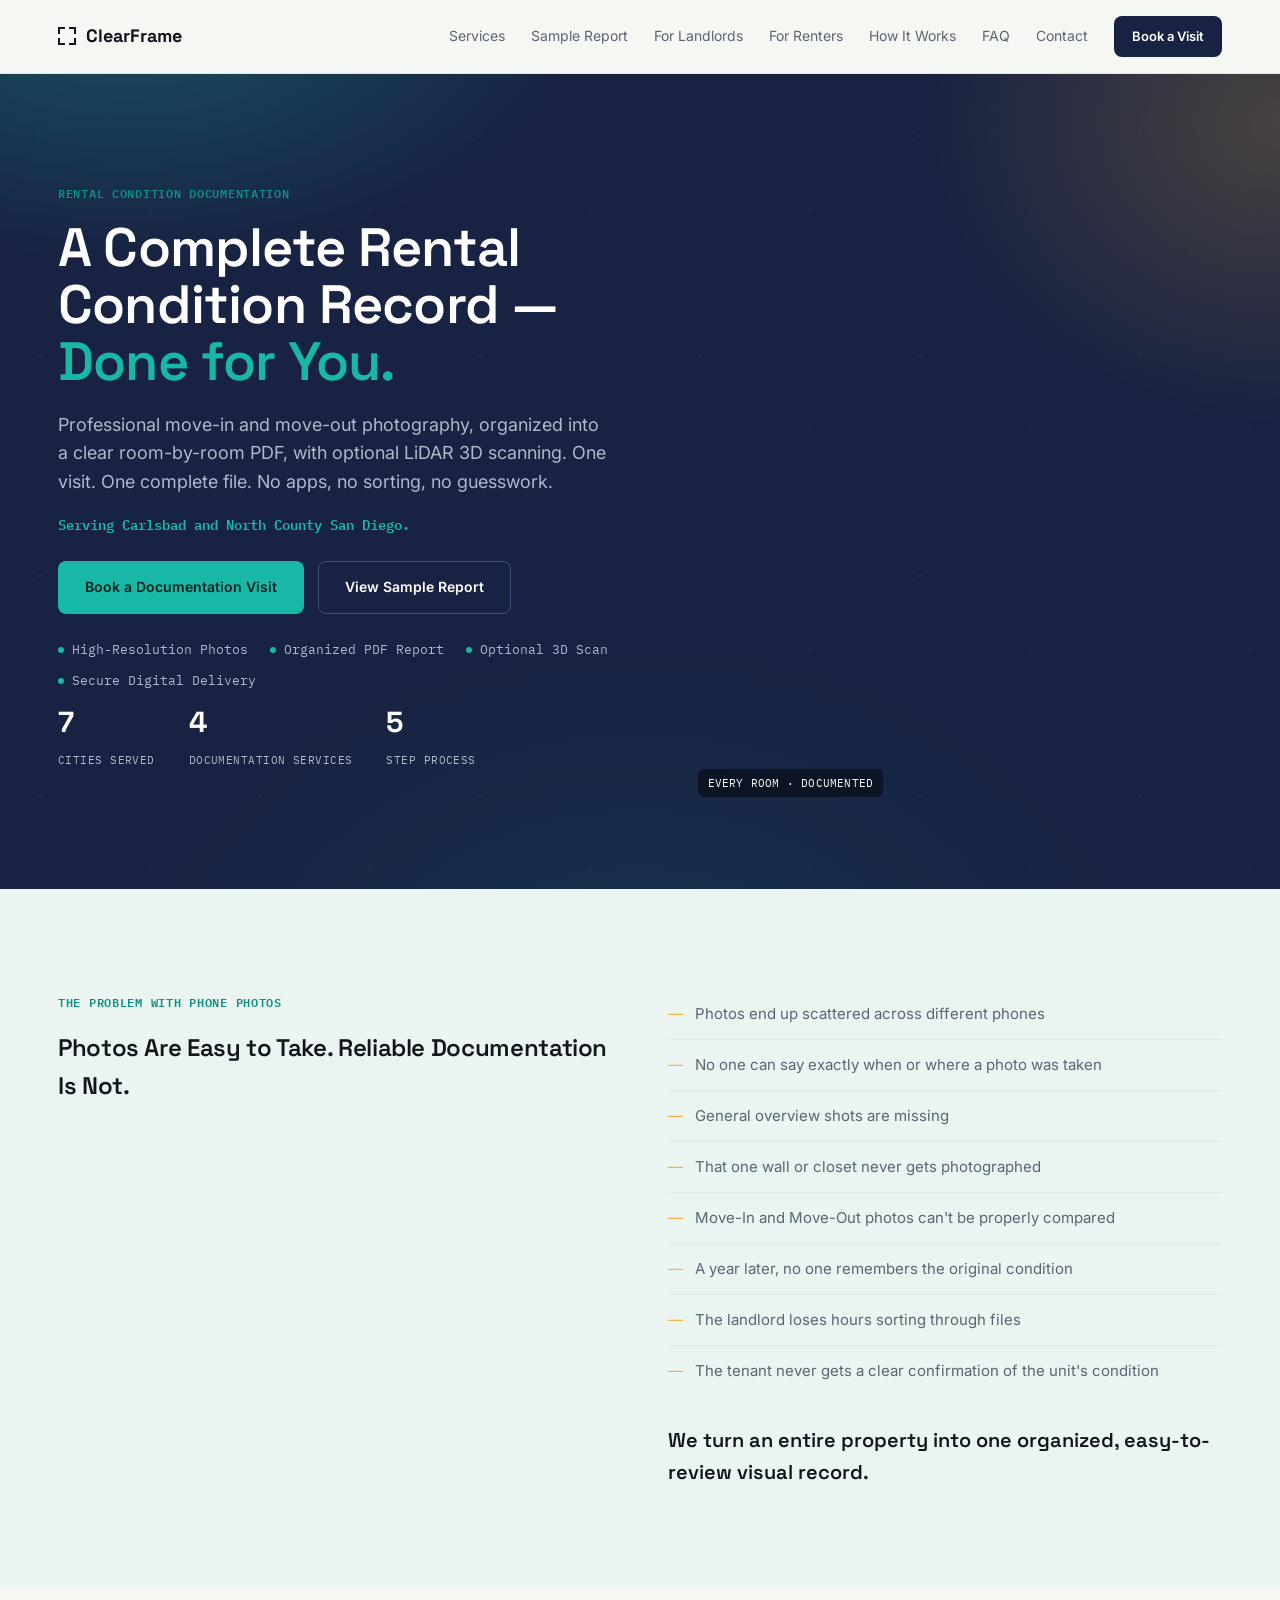
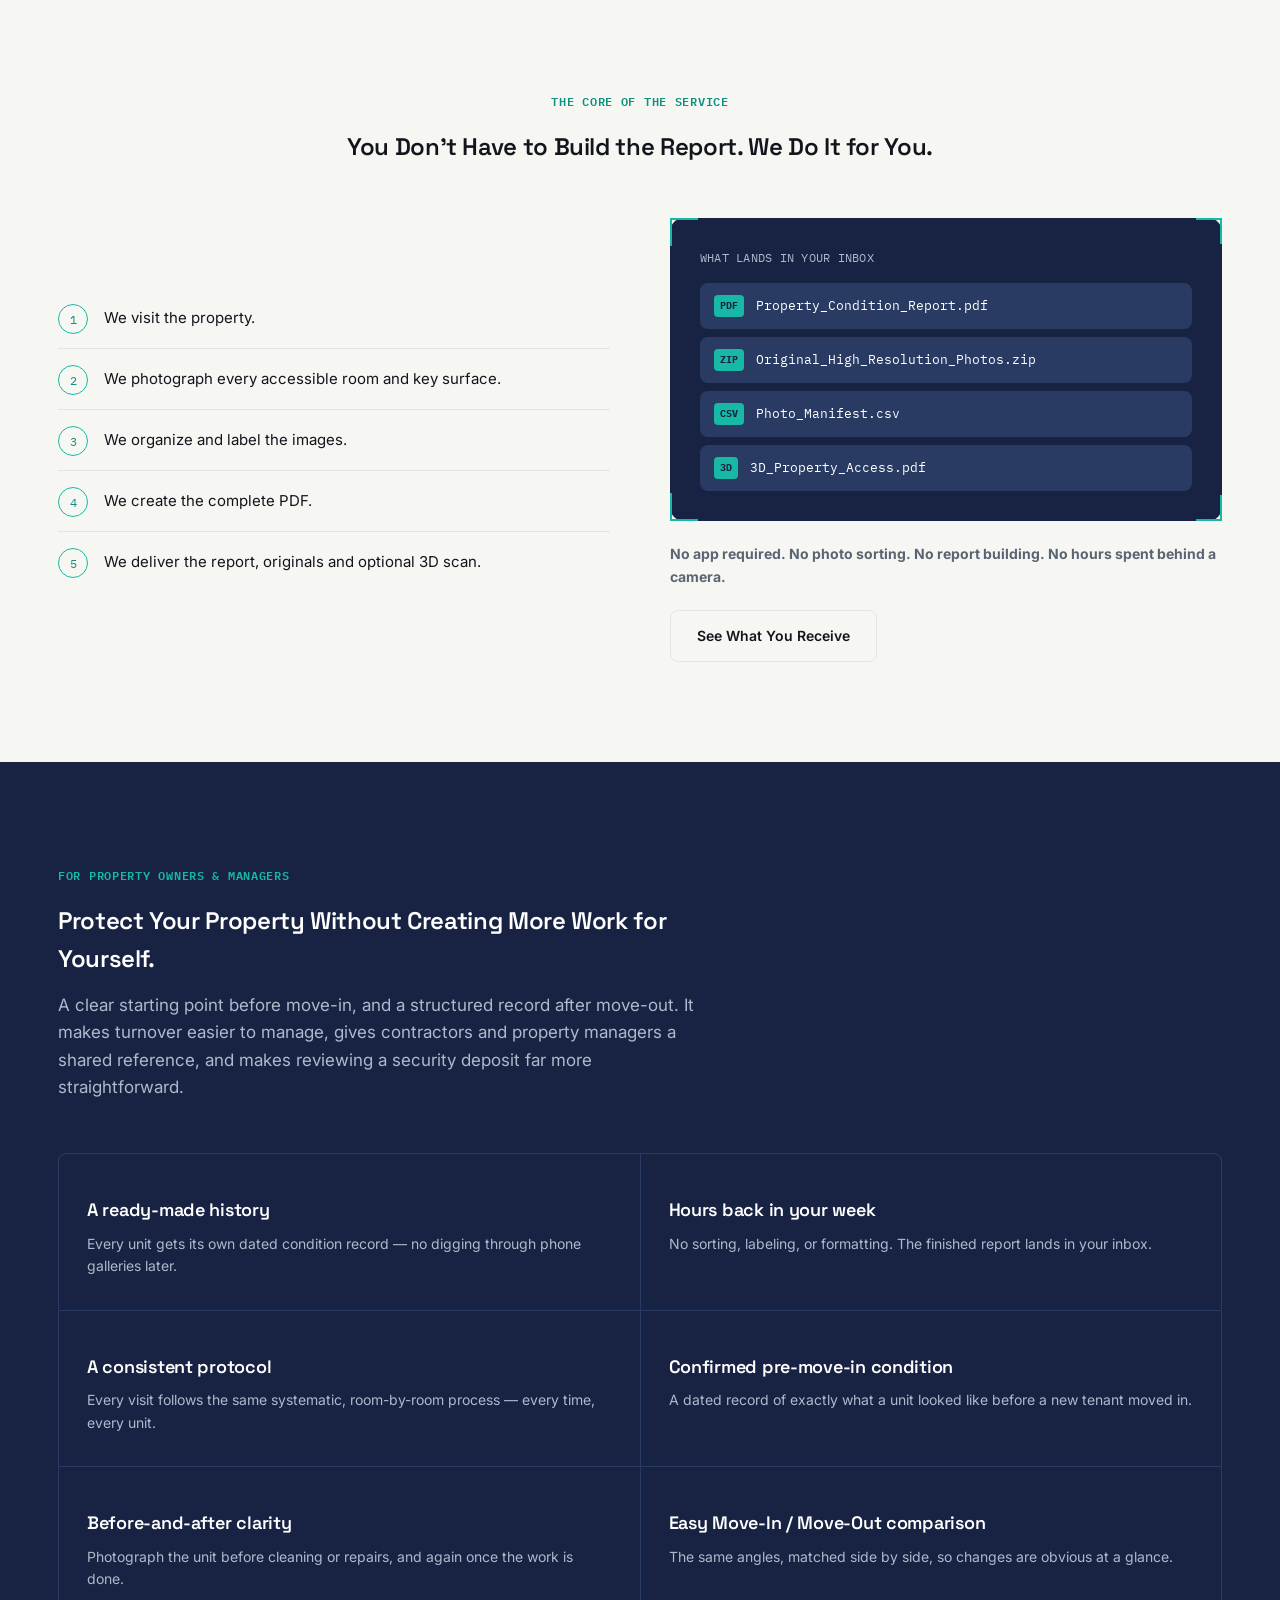
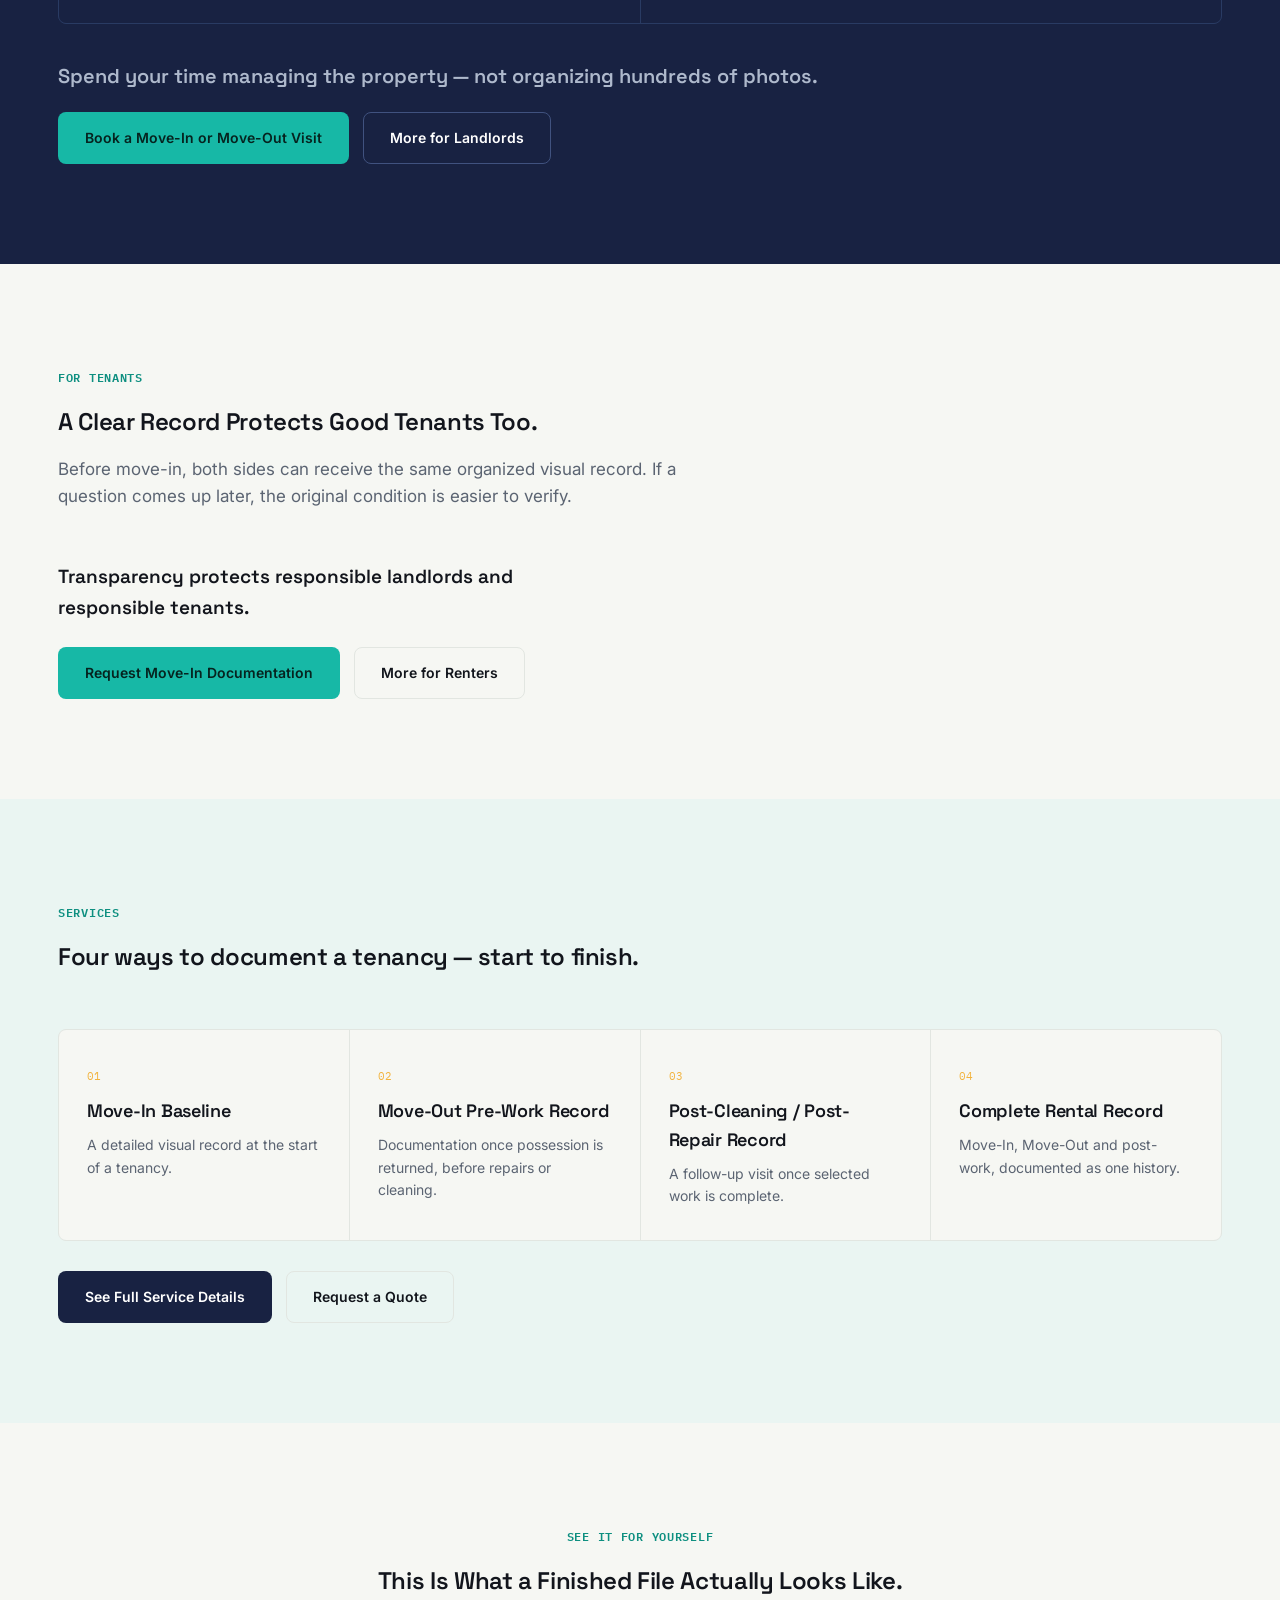
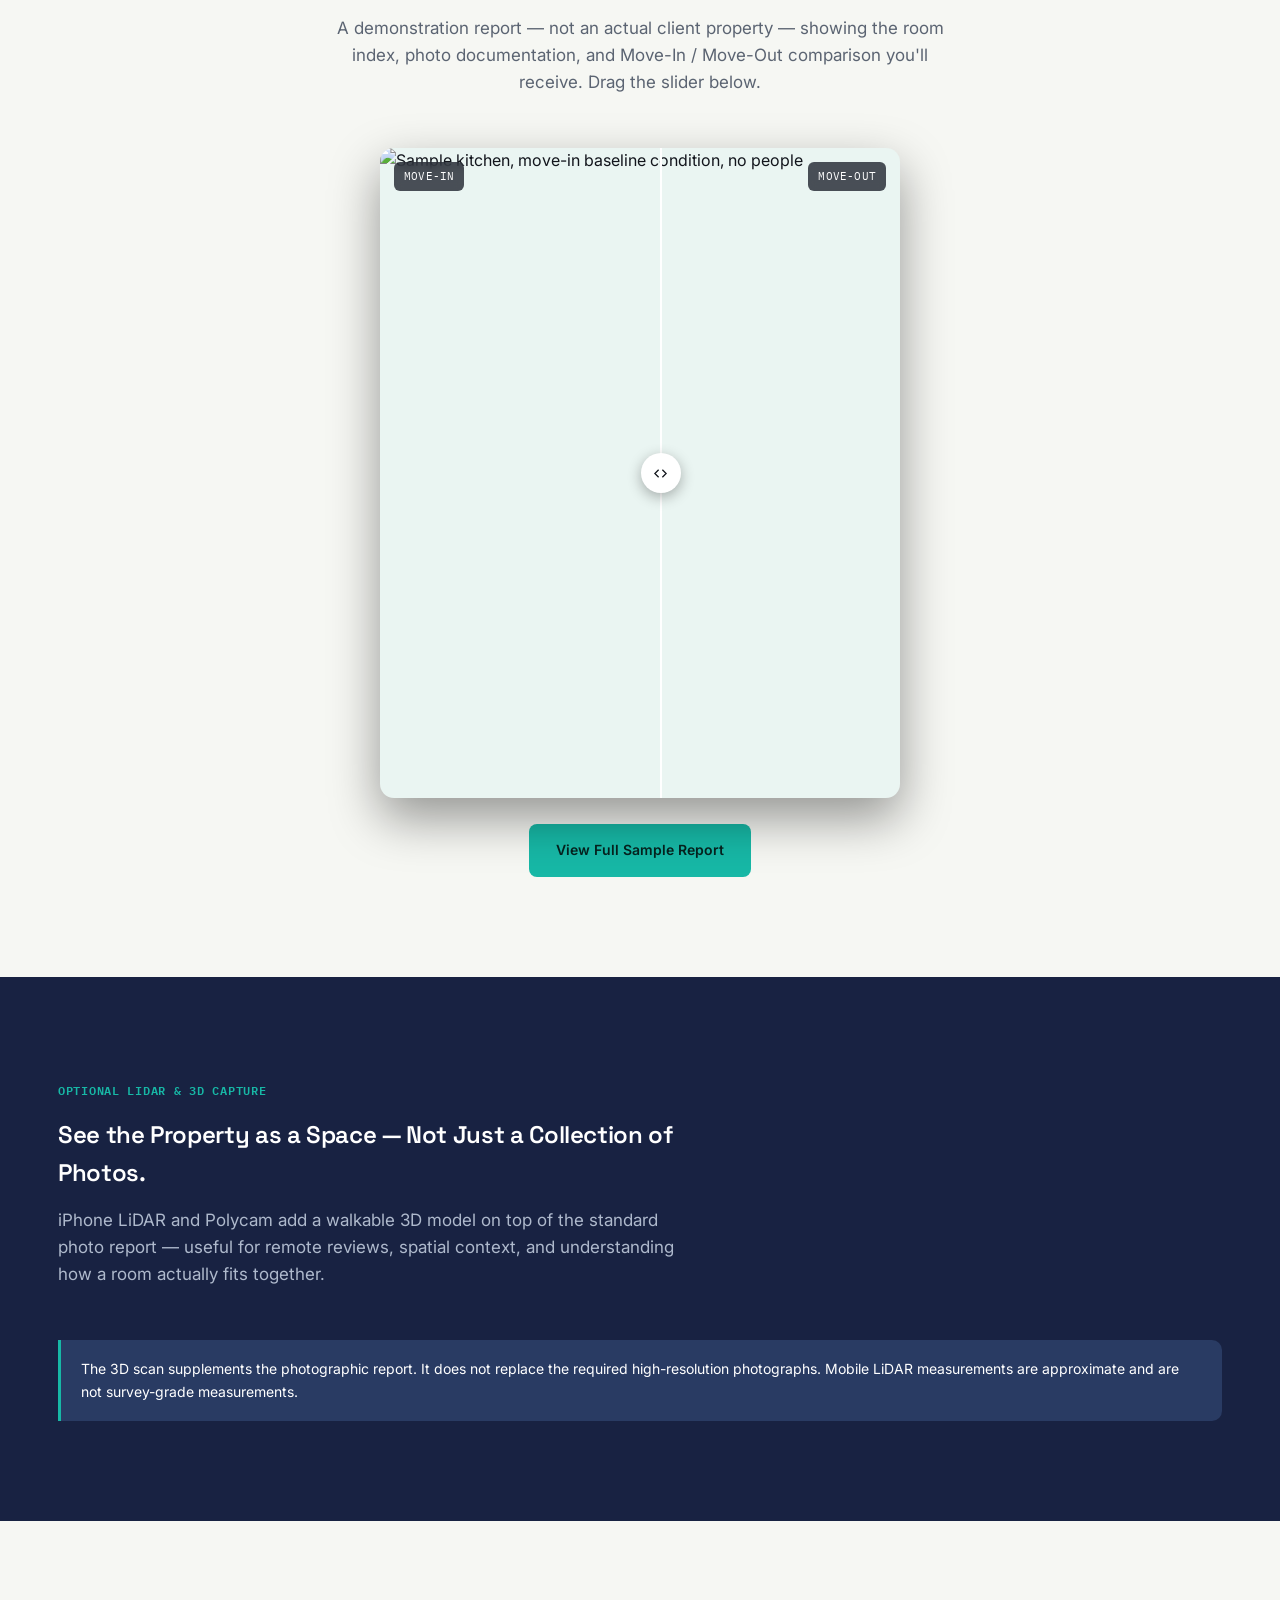
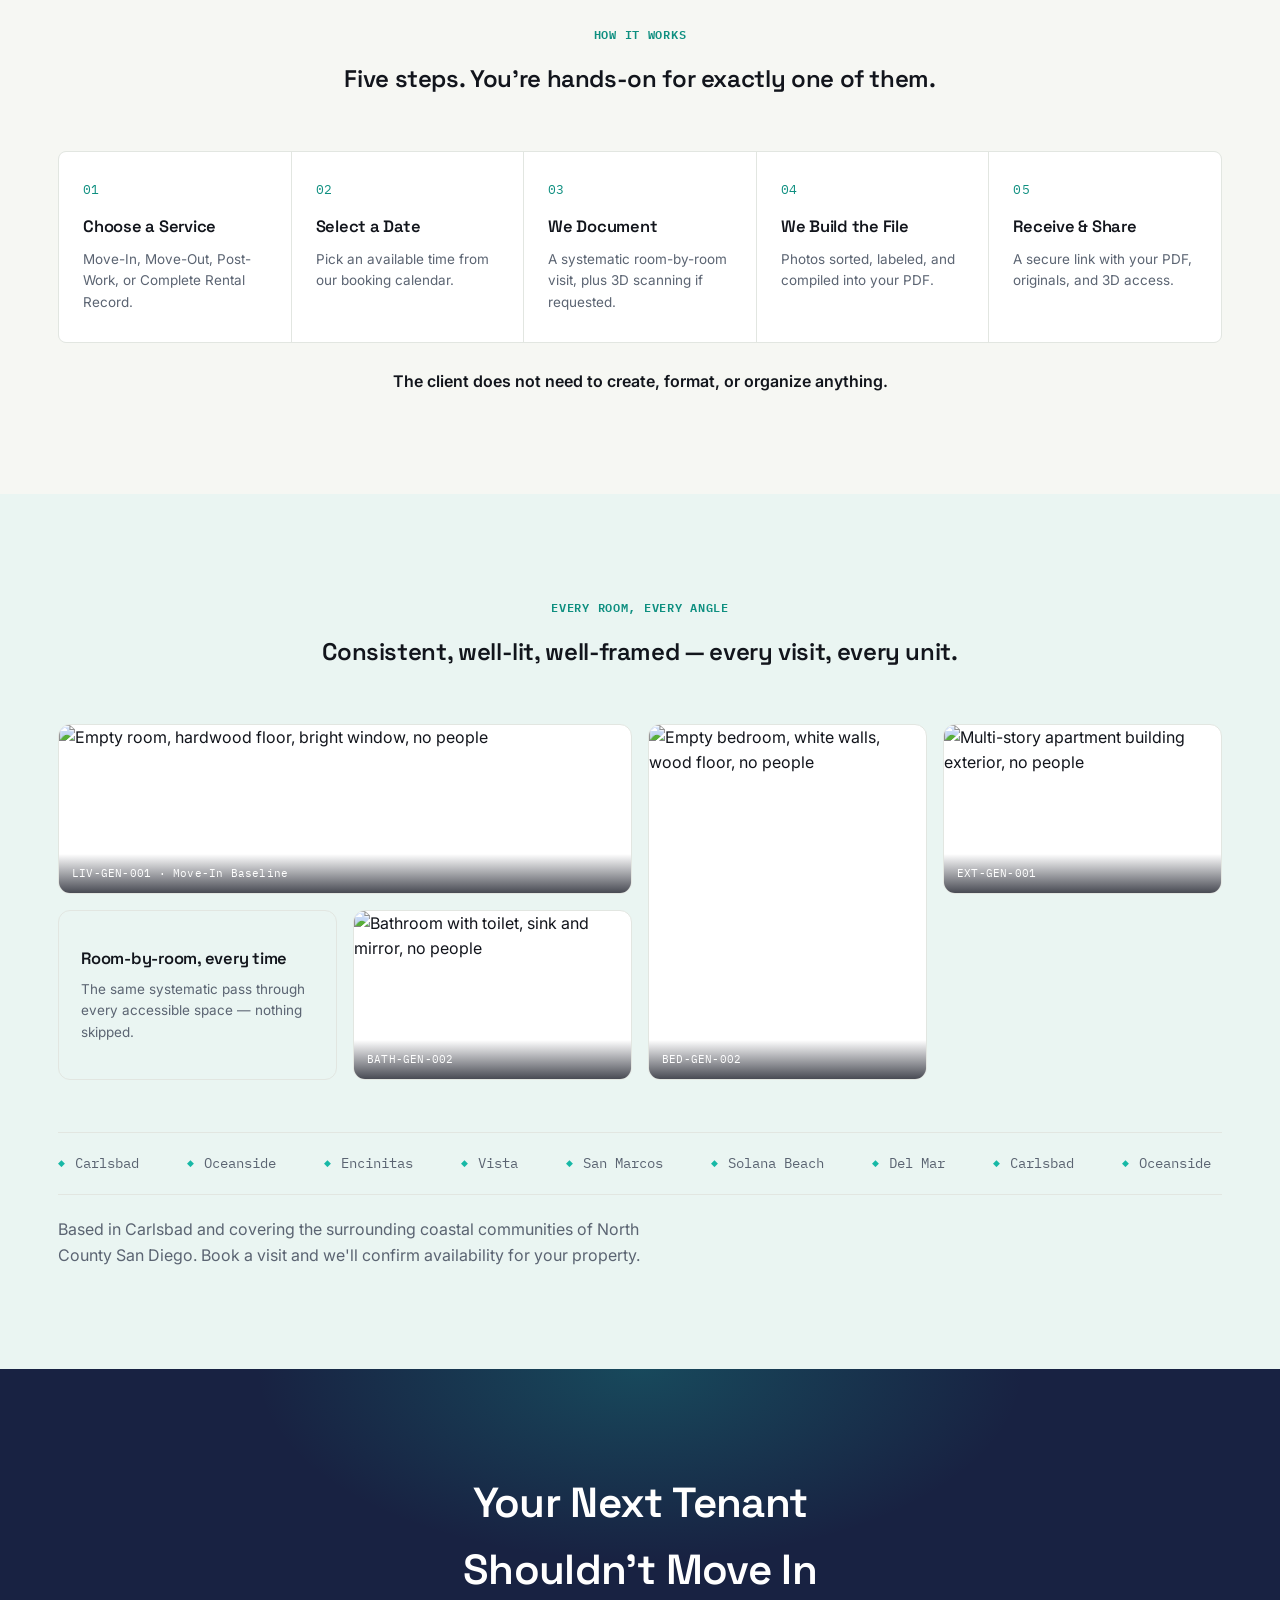
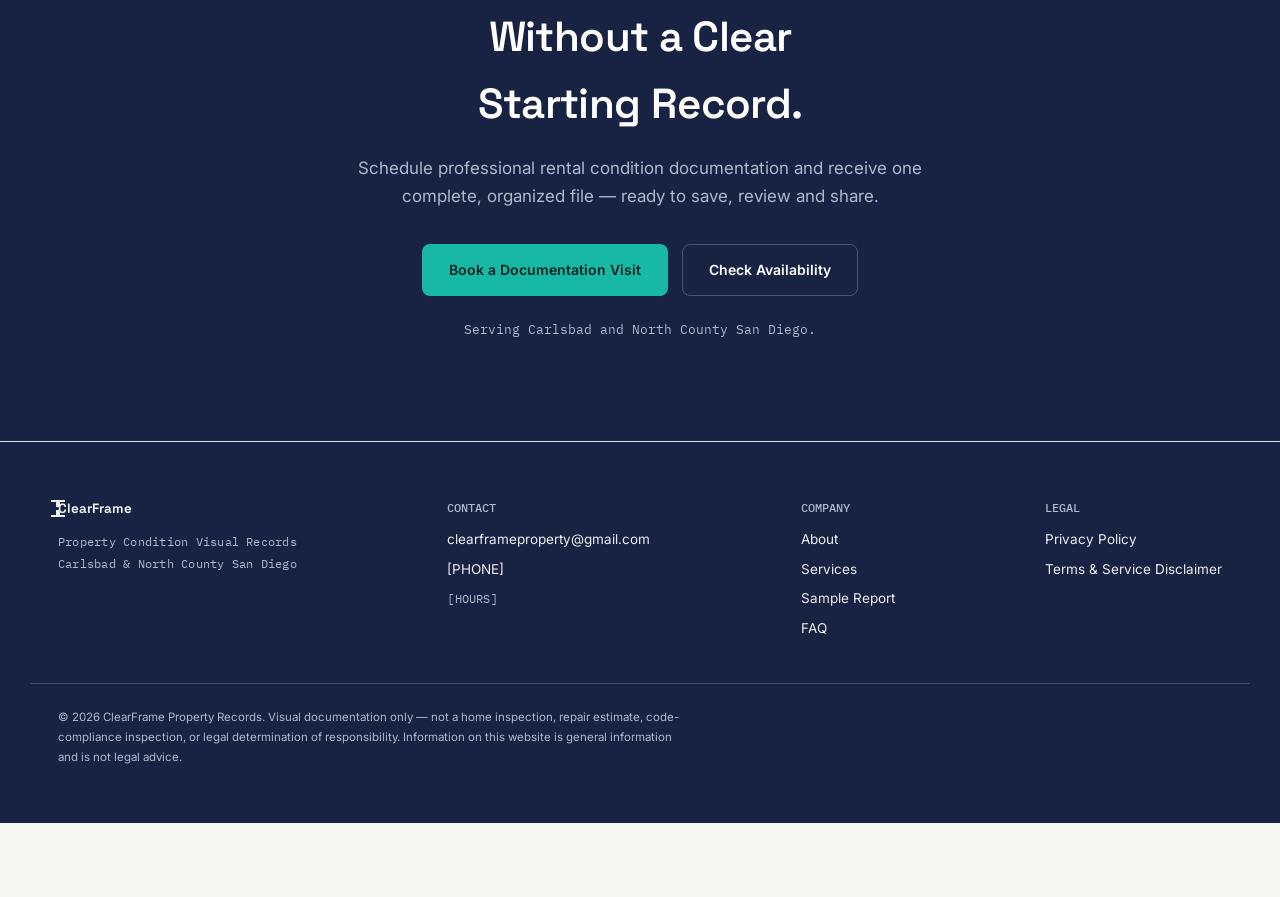
==== index.html @ d3567485 "Initial commit: ClearFrame Property Records site Static multi-page site (HTML/CSS/JS, no build step)" ====
<!DOCTYPE html>
<html lang="en">
<head>
<meta charset="UTF-8">
<meta name="viewport" content="width=device-width, initial-scale=1.0">
<title>ClearFrame Property Records — A Complete Rental Condition Record, Done for You</title>
<meta name="description" content="Professional move-in and move-out photography, organized into a clear room-by-room PDF, with optional LiDAR 3D scanning. Serving Carlsbad and North County San Diego.">
<meta property="og:title" content="ClearFrame Property Records — A Complete Rental Condition Record, Done for You">
<meta property="og:description" content="One visit. One complete file. No apps, no sorting, no guesswork. Serving Carlsbad and North County San Diego.">
<meta property="og:type" content="website">
<meta property="og:image" content="og-image.jpg">
<link rel="icon" href="favicon.svg" type="image/svg+xml">
<link rel="preconnect" href="https://fonts.googleapis.com">
<link rel="preconnect" href="https://fonts.gstatic.com" crossorigin>
<link href="https://fonts.googleapis.com/css2?family=Space+Grotesk:wght@500;600;700&family=Inter:wght@400;500;600&family=IBM+Plex+Mono:wght@400;500&display=swap" rel="stylesheet">
<link rel="stylesheet" href="styles.css">
<script type="application/ld+json">
{
  "@context": "https://schema.org",
  "@type": "LocalBusiness",
  "name": "ClearFrame Property Records",
  "description": "Professional rental property condition documentation — move-in and move-out photography, organized PDF reports, and optional LiDAR 3D scanning.",
  "areaServed": ["Carlsbad, CA","Oceanside, CA","Encinitas, CA","Vista, CA","San Marcos, CA","Solana Beach, CA","Del Mar, CA"],
  "priceRange": "$$"
}
</script>
</head>
<body class="has-mobile-cta">

<header>
  <nav>
    <a href="index.html" class="logo"><span class="logo-mark"><span class="l1"></span><span class="l2"></span><span class="l3"></span><span class="l4"></span></span>ClearFrame</a>
    <button class="menu-toggle" id="menuToggle" aria-label="Toggle menu" aria-expanded="false"><span></span><span></span><span></span></button>
    <div class="navlinks" id="navLinks">
      <a href="services.html" class="navlink">Services</a>
      <a href="sample-report.html" class="navlink">Sample Report</a>
      <a href="for-landlords.html" class="navlink">For Landlords</a>
      <a href="for-renters.html" class="navlink">For Renters</a>
      <a href="how-it-works.html" class="navlink">How It Works</a>
      <a href="faq.html" class="navlink">FAQ</a>
      <a href="contact.html" class="navlink">Contact</a>
      <a href="book.html" class="cta-nav">Book a Visit</a>
    </div>
  </nav>
</header>

<main>

  <!-- HERO -->
  <section class="hero">
    <div class="wrap hero-inner">
      <div>
        <span class="eyebrow">Rental Condition Documentation</span>
        <h1>A Complete Rental Condition Record — <span class="hl">Done for You.</span></h1>
        <p class="lede">Professional move-in and move-out photography, organized into a clear room-by-room PDF, with optional LiDAR 3D scanning. One visit. One complete file. No apps, no sorting, no guesswork.</p>
        <p class="service-line">Serving Carlsbad and North County San Diego.</p>
        <div class="btn-row">
          <a href="book.html" class="btn btn-primary">Book a Documentation Visit</a>
          <a href="sample-report.html" class="btn btn-outline on-navy">View Sample Report</a>
        </div>
        <div class="trust-line">
          <span>High-Resolution Photos</span>
          <span>Organized PDF Report</span>
          <span>Optional 3D Scan</span>
          <span>Secure Digital Delivery</span>
        </div>
        <div class="stats reveal">
          <div class="stat"><b class="mono" data-count-to="7">0</b><span>Cities Served</span></div>
          <div class="stat"><b class="mono" data-count-to="4">0</b><span>Documentation Services</span></div>
          <div class="stat"><b class="mono" data-count-to="5">0</b><span>Step Process</span></div>
        </div>
      </div>
      <div class="deck">
        <img src="https://images.unsplash.com/photo-1762811003338-aef30274513b?q=80&auto=format&fit=crop&w=1000" alt="Modern white kitchen and living area with large windows, no people">
        <img src="https://images.unsplash.com/photo-1786455587877-d8aa522fa799?q=80&auto=format&fit=crop&w=1000" alt="Empty bedroom, white walls, tiled floor, wardrobe, no people">
        <img src="https://images.unsplash.com/photo-1692133226851-49a186f96dc6?q=80&auto=format&fit=crop&w=1000" alt="Bathroom with sink, toilet and shower, no people">
        <img src="https://images.unsplash.com/photo-1776702879021-7875264157bf?q=80&auto=format&fit=crop&w=1000" alt="Apartment building exterior with balconies and awnings, no people">
        <div class="deck-tag mono">EVERY ROOM · DOCUMENTED</div>
      </div>
    </div>
  </section>

  <!-- PROBLEM -->
  <section class="on-sand">
    <div class="wrap problem-grid">
      <div class="reveal">
        <span class="eyebrow">The problem with phone photos</span>
        <h2>Photos Are Easy to Take. Reliable Documentation Is Not.</h2>
      </div>
      <div class="reveal">
        <ul class="problem-list">
          <li>Photos end up scattered across different phones</li>
          <li>No one can say exactly when or where a photo was taken</li>
          <li>General overview shots are missing</li>
          <li>That one wall or closet never gets photographed</li>
          <li>Move-In and Move-Out photos can't be properly compared</li>
          <li>A year later, no one remembers the original condition</li>
          <li>The landlord loses hours sorting through files</li>
          <li>The tenant never gets a clear confirmation of the unit's condition</li>
        </ul>
        <p class="problem-close">We turn an entire property into one organized, easy-to-review visual record.</p>
      </div>
    </div>
  </section>

  <!-- WE DO IT ALL -->
  <section id="we-do-it-all">
    <div class="wrap">
      <div class="section-head reveal center">
        <span class="eyebrow">The core of the service</span>
        <h2>You Don't Have to Build the Report. We Do It for You.</h2>
      </div>
      <div class="doitall-grid">
        <ol class="step-flow reveal">
          <li>We visit the property.</li>
          <li>We photograph every accessible room and key surface.</li>
          <li>We organize and label the images.</li>
          <li>We create the complete PDF.</li>
          <li>We deliver the report, originals and optional 3D scan.</li>
        </ol>
        <div class="reveal">
          <div class="folder-mock bracket-frame">
            <span class="bk-tr"></span><span class="bk-br"></span>
            <p class="cap mono">What lands in your inbox</p>
            <div class="file-row"><span class="ext">PDF</span><span class="name">Property_Condition_Report.pdf</span></div>
            <div class="file-row"><span class="ext">ZIP</span><span class="name">Original_High_Resolution_Photos.zip</span></div>
            <div class="file-row"><span class="ext">CSV</span><span class="name">Photo_Manifest.csv</span></div>
            <div class="file-row"><span class="ext">3D</span><span class="name">3D_Property_Access.pdf</span></div>
          </div>
          <p class="no-hassle"><strong>No app required. No photo sorting. No report building. No hours spent behind a camera.</strong></p>
          <div class="btn-row" style="margin-top:22px;">
            <a href="services.html" class="btn btn-outline">See What You Receive</a>
          </div>
        </div>
      </div>
    </div>
  </section>

  <!-- LANDLORDS -->
  <section class="on-navy">
    <div class="wrap">
      <div class="section-head reveal">
        <span class="eyebrow">For property owners &amp; managers</span>
        <h2>Protect Your Property Without Creating More Work for Yourself.</h2>
        <p>A clear starting point before move-in, and a structured record after move-out. It makes turnover easier to manage, gives contractors and property managers a shared reference, and makes reviewing a security deposit far more straightforward.</p>
      </div>
      <div class="card-grid cols-2 reveal">
        <div class="grid-card"><h4>A ready-made history</h4><p>Every unit gets its own dated condition record — no digging through phone galleries later.</p></div>
        <div class="grid-card"><h4>Hours back in your week</h4><p>No sorting, labeling, or formatting. The finished report lands in your inbox.</p></div>
        <div class="grid-card"><h4>A consistent protocol</h4><p>Every visit follows the same systematic, room-by-room process — every time, every unit.</p></div>
        <div class="grid-card"><h4>Confirmed pre-move-in condition</h4><p>A dated record of exactly what a unit looked like before a new tenant moved in.</p></div>
        <div class="grid-card"><h4>Before-and-after clarity</h4><p>Photograph the unit before cleaning or repairs, and again once the work is done.</p></div>
        <div class="grid-card"><h4>Easy Move-In / Move-Out comparison</h4><p>The same angles, matched side by side, so changes are obvious at a glance.</p></div>
      </div>
      <p style="font-family:'Space Grotesk'; font-size:20px; font-weight:600; margin-top:36px;">Spend your time managing the property — not organizing hundreds of photos.</p>
      <div class="btn-row" style="margin-top:20px;">
        <a href="book.html" class="btn btn-primary">Book a Move-In or Move-Out Visit</a>
        <a href="for-landlords.html" class="btn btn-outline on-navy">More for Landlords</a>
      </div>
    </div>
  </section>

  <!-- RENTERS -->
  <section>
    <div class="wrap">
      <div class="section-head reveal">
        <span class="eyebrow">For tenants</span>
        <h2>A Clear Record Protects Good Tenants Too.</h2>
        <p>Before move-in, both sides can receive the same organized visual record. If a question comes up later, the original condition is easier to verify.</p>
      </div>
      <p style="font-family:'Space Grotesk'; font-size:19px; font-weight:600; max-width:44ch;" class="reveal">Transparency protects responsible landlords and responsible tenants.</p>
      <div class="btn-row reveal" style="margin-top:24px;">
        <a href="book.html" class="btn btn-primary">Request Move-In Documentation</a>
        <a href="for-renters.html" class="btn btn-outline">More for Renters</a>
      </div>
    </div>
  </section>

  <!-- SERVICES TEASER -->
  <section class="on-sand">
    <div class="wrap">
      <div class="section-head reveal">
        <span class="eyebrow">Services</span>
        <h2>Four ways to document a tenancy — start to finish.</h2>
      </div>
      <div class="card-grid cols-4 reveal">
        <div class="grid-card"><span class="tag mono">01</span><h4>Move-In Baseline</h4><p>A detailed visual record at the start of a tenancy.</p></div>
        <div class="grid-card"><span class="tag mono">02</span><h4>Move-Out Pre-Work Record</h4><p>Documentation once possession is returned, before repairs or cleaning.</p></div>
        <div class="grid-card"><span class="tag mono">03</span><h4>Post-Cleaning / Post-Repair Record</h4><p>A follow-up visit once selected work is complete.</p></div>
        <div class="grid-card"><span class="tag mono">04</span><h4>Complete Rental Record</h4><p>Move-In, Move-Out and post-work, documented as one history.</p></div>
      </div>
      <div class="btn-row reveal" style="margin-top:30px;">
        <a href="services.html" class="btn btn-dark">See Full Service Details</a>
        <a href="book.html" class="btn btn-outline">Request a Quote</a>
      </div>
    </div>
  </section>

  <!-- SAMPLE REPORT TEASER — before/after compare -->
  <section>
    <div class="wrap">
      <div class="section-head reveal center">
        <span class="eyebrow">See it for yourself</span>
        <h2>This Is What a Finished File Actually Looks Like.</h2>
        <p class="center">A demonstration report — not an actual client property — showing the room index, photo documentation, and Move-In / Move-Out comparison you'll receive. Drag the slider below.</p>
      </div>
      <div class="reveal" style="max-width:520px; margin:0 auto;">
        <div class="compare">
          <img class="before-layer" src="https://images.unsplash.com/photo-1692133186528-c1c42edd5a5c?q=80&auto=format&fit=crop&w=900" alt="Sample kitchen, move-in baseline condition, no people">
          <div class="after-layer">
            <img src="https://images.unsplash.com/photo-1502005097973-6a7082348e28?q=80&auto=format&fit=crop&w=900" alt="Same sample kitchen, move-out condition, no people">
          </div>
          <div class="handle" style="left:54%"><div class="bar"></div><div class="knob"><svg viewBox="0 0 24 24" fill="none" stroke="#12151C" stroke-width="2"><path d="M9 6l-6 6 6 6M15 6l6 6-6 6"/></svg></div></div>
          <span class="compare-tag left mono">MOVE-IN</span>
          <span class="compare-tag right mono">MOVE-OUT</span>
          <input type="range" class="compare-range" min="0" max="100" value="54" aria-label="Compare move-in and move-out photos">
        </div>
      </div>
      <div style="margin-top:26px; text-align:center;">
        <a href="sample-report.html" class="btn btn-primary">View Full Sample Report</a>
      </div>
    </div>
  </section>

  <!-- 3D TEASER -->
  <section class="on-navy">
    <div class="wrap">
      <div class="section-head reveal">
        <span class="eyebrow">Optional LiDAR &amp; 3D capture</span>
        <h2>See the Property as a Space — Not Just a Collection of Photos.</h2>
        <p>iPhone LiDAR and Polycam add a walkable 3D model on top of the standard photo report — useful for remote reviews, spatial context, and understanding how a room actually fits together.</p>
      </div>
      <div class="note-box reveal" style="background:var(--navy-2); border-left-color:var(--teal); color:#fff;">
        The 3D scan supplements the photographic report. It does not replace the required high-resolution photographs. Mobile LiDAR measurements are approximate and are not survey-grade measurements.
      </div>
    </div>
  </section>

  <!-- HOW IT WORKS TEASER -->
  <section>
    <div class="wrap">
      <div class="section-head reveal center">
        <span class="eyebrow">How it works</span>
        <h2>Five steps. You're hands-on for exactly one of them.</h2>
      </div>
      <div class="timeline reveal">
        <div class="timeline-step"><span class="num mono">01</span><h4>Choose a Service</h4><p>Move-In, Move-Out, Post-Work, or Complete Rental Record.</p></div>
        <div class="timeline-step"><span class="num mono">02</span><h4>Select a Date</h4><p>Pick an available time from our booking calendar.</p></div>
        <div class="timeline-step"><span class="num mono">03</span><h4>We Document</h4><p>A systematic room-by-room visit, plus 3D scanning if requested.</p></div>
        <div class="timeline-step"><span class="num mono">04</span><h4>We Build the File</h4><p>Photos sorted, labeled, and compiled into your PDF.</p></div>
        <div class="timeline-step"><span class="num mono">05</span><h4>Receive &amp; Share</h4><p>A secure link with your PDF, originals, and 3D access.</p></div>
      </div>
      <p style="text-align:center; margin-top:26px; font-weight:600;" class="reveal">The client does not need to create, format, or organize anything.</p>
    </div>
  </section>

  <!-- EVERY ROOM GALLERY + SERVICE AREA -->
  <section class="on-sand">
    <div class="wrap">
      <div class="section-head reveal center">
        <span class="eyebrow">Every room, every angle</span>
        <h2>Consistent, well-lit, well-framed — every visit, every unit.</h2>
      </div>
      <div class="bento reveal">
        <div class="card wide"><img src="https://plus.unsplash.com/premium_photo-1680300960740-92fa60b8cffe?q=80&auto=format&fit=crop&w=900" alt="Empty room, hardwood floor, bright window, no people"><div class="lbl mono">LIV-GEN-001 · Move-In Baseline</div></div>
        <div class="card tall"><img src="https://images.unsplash.com/photo-1692133220749-1c55bb918ad8?q=80&auto=format&fit=crop&w=700" alt="Empty bedroom, white walls, wood floor, no people"><div class="lbl mono">BED-GEN-002</div></div>
        <div class="card"><img src="https://images.unsplash.com/photo-1786818931151-3c6c3f718456?q=80&auto=format&fit=crop&w=600" alt="Multi-story apartment building exterior, no people"><div class="lbl mono">EXT-GEN-001</div></div>
        <div class="card text"><h4>Room-by-room, every time</h4><p>The same systematic pass through every accessible space — nothing skipped.</p></div>
        <div class="card"><img src="https://plus.unsplash.com/premium_photo-1674480166034-c69619eefdbf?q=80&auto=format&fit=crop&w=600" alt="Bathroom with toilet, sink and mirror, no people"><div class="lbl mono">BATH-GEN-002</div></div>
      </div>
      <div class="marquee-wrap reveal" style="margin-top:52px;">
        <div class="marquee">
          <span>Carlsbad</span><span>Oceanside</span><span>Encinitas</span><span>Vista</span><span>San Marcos</span><span>Solana Beach</span><span>Del Mar</span>
          <span>Carlsbad</span><span>Oceanside</span><span>Encinitas</span><span>Vista</span><span>San Marcos</span><span>Solana Beach</span><span>Del Mar</span>
        </div>
      </div>
      <p style="color:var(--muted); max-width:60ch; margin-top:22px;" class="reveal">Based in Carlsbad and covering the surrounding coastal communities of North County San Diego. Book a visit and we'll confirm availability for your property.</p>
    </div>
  </section>

  <!-- FINAL CTA -->
  <section class="on-navy final-cta">
    <div class="wrap reveal">
      <h2>Your Next Tenant Shouldn't Move In Without a Clear Starting Record.</h2>
      <p class="lede">Schedule professional rental condition documentation and receive one complete, organized file — ready to save, review and share.</p>
      <div class="btn-row">
        <a href="book.html" class="btn btn-primary">Book a Documentation Visit</a>
        <a href="contact.html" class="btn btn-outline on-navy">Check Availability</a>
      </div>
      <p class="service-line">Serving Carlsbad and North County San Diego.</p>
    </div>
  </section>

</main>

<footer>
  <div class="wrap footer-inner">
    <div class="fcol">
      <a href="index.html" class="logo" style="margin-bottom:12px;"><span class="logo-mark"><span class="l1"></span><span class="l2"></span><span class="l3"></span><span class="l4"></span></span>ClearFrame</a>
      <p class="mono">Property Condition Visual Records<br>Carlsbad &amp; North County San Diego</p>
    </div>
    <div class="fcol">
      <h5>Contact</h5>
      <a href="mailto:" data-cfg-mail><span data-cfg="EMAIL"></span></a>
      <a href="tel:" data-cfg-tel><span data-cfg="PHONE_DISPLAY"></span></a>
      <p class="mono" data-cfg="BUSINESS_HOURS"></p>
    </div>
    <div class="fcol">
      <h5>Company</h5>
      <a href="about.html">About</a>
      <a href="services.html">Services</a>
      <a href="sample-report.html">Sample Report</a>
      <a href="faq.html">FAQ</a>
    </div>
    <div class="fcol">
      <h5>Legal</h5>
      <a href="privacy.html">Privacy Policy</a>
      <a href="terms.html">Terms &amp; Service Disclaimer</a>
    </div>
  </div>
  <div class="wrap footer-bottom">
    <p>© <span class="js-year"></span> <span data-cfg="BRAND_NAME"></span>. Visual documentation only — not a home inspection, repair estimate, code-compliance inspection, or legal determination of responsibility. Information on this website is general information and is not legal advice.</p>
  </div>
</footer>

<div class="mobile-cta"><a href="book.html">Book a Visit</a></div>

<script src="config.js"></script>
<script src="common.js" defer></script>
</body>
</html>
---- styles.css ----
/* ==========================================================================
   ClearFrame — shared design system
   Style: Modern Proptech — deep indigo hero, electric teal + amber accents
   Type: Space Grotesk (display) · Inter (body) · IBM Plex Mono (data)
   ========================================================================== */

:root{
  --navy:#182242;
  --navy-2:#293B63;
  --navy-ink:#12151C;
  --white:#F6F7F3;
  --sand:#EAF5F2;
  --sand-line:#D6E6E1;
  --teal:#17B8A6;
  --teal-deep:#0E8F80;
  --teal-soft:#E1F7F3;
  --amber:#F2B33D;
  --muted:#5B6472;
  --muted-on-navy:#AEB9CC;
  --line:#E2E6E1;
  --radius:8px;
  --maxw:1220px;
  --shadow-card:0 10px 28px rgba(11,14,26,.10), 0 2px 6px rgba(11,14,26,.05);
  --ease-pop:cubic-bezier(.2,.8,.3,1.25);
}
*{box-sizing:border-box;}
html{scroll-behavior:smooth;}
body{
  margin:0;
  background:var(--white);
  color:var(--navy-ink);
  font-family:'Inter',system-ui,sans-serif;
  font-size:16px;
  line-height:1.6;
  -webkit-font-smoothing:antialiased;
  padding-bottom:0;
}
body.has-mobile-cta{padding-bottom:74px;}
h1,h2,h3,h4{
  font-family:'Space Grotesk',sans-serif;
  margin:0;
  letter-spacing:-0.015em;
  font-weight:600;
  color:var(--navy-ink);
}
p{margin:0;}
.mono{font-family:'IBM Plex Mono',monospace; letter-spacing:0.02em;}
a{color:inherit;}
img{max-width:100%; display:block;}
.wrap{max-width:var(--maxw); margin:0 auto; padding:0 28px;}
section{padding:100px 0;}
@media (max-width:720px){ section{padding:64px 0;} }

.eyebrow{
  font-size:12px; color:var(--teal-deep); text-transform:uppercase;
  margin-bottom:16px; display:inline-block; font-weight:600; letter-spacing:0.06em;
  font-family:'IBM Plex Mono',monospace;
}
.on-navy .eyebrow{color:var(--teal);}
.section-head{max-width:680px; margin-bottom:52px;}
.section-head p{color:var(--muted); font-size:17px; margin-top:14px; max-width:58ch;}
.center{text-align:center; margin-left:auto; margin-right:auto;}

/* ---------- buttons ---------- */
.btn{
  display:inline-flex; align-items:center; gap:8px; padding:14px 26px;
  font-size:14px; font-weight:600; text-decoration:none; border-radius:var(--radius);
  transition:transform .25s var(--ease-pop), box-shadow .25s ease, background .2s ease, color .2s ease, border-color .2s ease;
  font-family:'Inter',sans-serif; cursor:pointer; border:1px solid transparent;
  white-space:nowrap;
}
.btn-primary{background:var(--teal); color:#06231F;}
.btn-primary:hover{background:var(--teal-deep); color:#fff; transform:translateY(-3px); box-shadow:0 14px 30px rgba(23,184,166,.28);}
.btn-dark{background:var(--navy); color:#fff;}
.btn-dark:hover{background:var(--teal-deep); transform:translateY(-3px); box-shadow:var(--shadow-card);}
.btn-outline{background:transparent; color:var(--navy-ink); border-color:var(--line);}
.btn-outline:hover{border-color:var(--navy-ink); background:var(--navy-ink); color:#fff; transform:translateY(-3px);}
.btn-outline.on-navy{color:#fff; border-color:#40527F;}
.btn-outline.on-navy:hover{border-color:#fff; background:rgba(255,255,255,.08);}
.btn-sm{padding:10px 18px; font-size:13px;}
.btn-row{display:flex; gap:14px; flex-wrap:wrap; align-items:center;}

.trust-line{
  display:flex; gap:10px 22px; flex-wrap:wrap; align-items:center;
  font-size:13px; color:var(--muted); margin-top:26px; font-family:'IBM Plex Mono',monospace;
}
.trust-line span{display:inline-flex; align-items:center; gap:8px;}
.trust-line span::before{content:""; width:6px; height:6px; background:var(--teal); border-radius:50%; display:inline-block;}

/* ---------- bracket / viewfinder signature ---------- */
.bracket-frame{position:relative; padding:20px;}
.bracket-frame::before,.bracket-frame::after,.bracket-frame .bk-tr,.bracket-frame .bk-br{
  content:""; position:absolute; width:18px; height:18px; border-color:var(--sand-line);
  transition:border-color .5s ease, width .5s ease, height .5s ease;
}
.bracket-frame::before{top:0;left:0;border-top:2px solid;border-left:2px solid;}
.bracket-frame::after{bottom:0;left:0;border-bottom:2px solid;border-left:2px solid;}
.bracket-frame .bk-tr{top:0;right:0;border-top:2px solid;border-right:2px solid;}
.bracket-frame .bk-br{bottom:0;right:0;border-bottom:2px solid;border-right:2px solid;}
.bracket-frame.in-focus::before,.bracket-frame.in-focus::after,
.bracket-frame.in-focus .bk-tr,.bracket-frame.in-focus .bk-br{border-color:var(--teal); width:26px; height:26px;}

/* ---------- header / nav ---------- */
header{position:sticky; top:0; z-index:60; background:rgba(246,247,243,0.9); backdrop-filter:blur(8px); border-bottom:1px solid var(--line);}
nav{display:flex; align-items:center; justify-content:space-between; padding:16px 28px; max-width:var(--maxw); margin:0 auto;}
.logo{display:flex; align-items:center; gap:10px; font-family:'Space Grotesk',sans-serif; font-weight:700; font-size:18px; text-decoration:none;}
.logo-mark{width:18px; height:18px; position:relative; flex-shrink:0;}
.logo-mark span{position:absolute; width:7px; height:7px; border-color:var(--teal);}
.logo-mark .l1{top:0;left:0;border-top:2px solid;border-left:2px solid;}
.logo-mark .l2{top:0;right:0;border-top:2px solid;border-right:2px solid;}
.logo-mark .l3{bottom:0;left:0;border-bottom:2px solid;border-left:2px solid;}
.logo-mark .l4{bottom:0;right:0;border-bottom:2px solid;border-right:2px solid;}
.navlinks{display:flex; gap:26px; align-items:center;}
.navlinks a.navlink{font-size:14px; text-decoration:none; color:var(--muted); transition:color .2s ease;}
.navlinks a.navlink:hover, .navlinks a.navlink[aria-current="page"]{color:var(--navy-ink);}
.navlinks a.cta-nav{color:#fff; background:var(--navy); padding:10px 18px; border-radius:var(--radius); font-weight:600; font-size:13px; text-decoration:none; transition:transform .25s var(--ease-pop), background .2s ease, box-shadow .25s ease;}
.navlinks a.cta-nav:hover{background:var(--teal-deep); transform:translateY(-2px); box-shadow:0 10px 22px rgba(23,184,166,.25);}
.menu-toggle{display:none;}
@media (max-width:980px){
  .navlinks{position:fixed; top:63px; left:0; right:0; bottom:0; background:var(--white);
    flex-direction:column; align-items:flex-start; padding:30px 28px; gap:20px;
    transform:translateX(100%); transition:transform .3s ease; overflow-y:auto;}
  .navlinks.open{transform:translateX(0);}
  .navlinks a.navlink{font-size:17px;}
  .menu-toggle{display:block; background:none; border:none; cursor:pointer; width:24px; height:18px; position:relative;}
  .menu-toggle span{display:block; height:2px; background:var(--navy-ink); margin:5px 0;}
}

/* ---------- mobile sticky CTA ---------- */
.mobile-cta{
  display:none; position:fixed; bottom:0; left:0; right:0; z-index:70;
  background:var(--navy); padding:12px 20px; border-top:1px solid #3A4C78;
}
.mobile-cta a{display:block; text-align:center; background:var(--teal); color:#06231F; padding:13px; border-radius:var(--radius); font-weight:600; font-size:14px; text-decoration:none;}
@media (max-width:720px){ .mobile-cta{display:block;} }

/* ---------- hero (homepage) — dark indigo, gradient mesh ---------- */
.hero{
  padding:64px 0 76px;
  background:
    radial-gradient(760px 440px at 10% -10%, rgba(23,184,166,.32), transparent 62%),
    radial-gradient(620px 520px at 100% 6%, rgba(242,179,61,.22), transparent 58%),
    radial-gradient(900px 700px at 50% 120%, rgba(23,184,166,.12), transparent 60%),
    var(--navy);
  color:#fff; position:relative; overflow:hidden;
}
.hero::before{
  content:""; position:absolute; inset:0; opacity:.5; pointer-events:none;
  background-image:
    radial-gradient(1px 1px at 18% 28%, rgba(255,255,255,.16) 1px, transparent 0),
    radial-gradient(1px 1px at 68% 62%, rgba(255,255,255,.13) 1px, transparent 0),
    radial-gradient(1px 1px at 42% 82%, rgba(255,255,255,.11) 1px, transparent 0);
  background-size:220px 220px;
  animation:drift 34s linear infinite;
}
@keyframes drift{ from{background-position:0 0,0 0,0 0;} to{background-position:220px 140px,-160px 220px,140px -180px;} }
.hero-inner{display:grid; grid-template-columns:1.05fr 1fr; gap:56px; align-items:center; position:relative; z-index:1;}
@media (max-width:960px){ .hero-inner{grid-template-columns:1fr;} }
.hero h1{font-size:clamp(32px,4.6vw,54px); line-height:1.06; margin-bottom:20px; color:#fff;}
.hero h1 .hl{color:var(--teal);}
.hero p.lede{font-size:18px; color:var(--muted-on-navy); max-width:50ch; margin-bottom:8px;}
.hero .service-line{font-size:14px; color:var(--teal); font-weight:600; margin:16px 0 26px; font-family:'IBM Plex Mono',monospace;}
.hero .trust-line{color:var(--muted-on-navy);}
.hero .trust-line span::before{background:var(--teal);}

.hero-visual{position:relative;}
.hero-photo{position:relative; aspect-ratio:4/5; overflow:hidden; background:var(--sand); border-radius:var(--radius);}
.hero-photo img{width:100%; height:100%; object-fit:cover;}

/* photo deck — cycling stack of property shots */
.deck{position:relative; aspect-ratio:4/5;}
.deck img{
  position:absolute; inset:0; width:100%; height:100%; object-fit:cover; border-radius:14px;
  box-shadow:0 20px 50px rgba(0,0,0,.4); opacity:0;
  animation:deckcycle 13s infinite;
}
.deck img:nth-child(1){animation-delay:0s;}
.deck img:nth-child(2){animation-delay:3.25s;}
.deck img:nth-child(3){animation-delay:6.5s;}
.deck img:nth-child(4){animation-delay:9.75s;}
@keyframes deckcycle{
  0%{opacity:0; transform:scale(.96) rotate(-1.4deg);}
  4%{opacity:1; transform:scale(1) rotate(0deg);}
  22%{opacity:1; transform:scale(1) rotate(0deg);}
  27%{opacity:0; transform:scale(1.04) rotate(1.4deg);}
  100%{opacity:0;}
}
.deck-tag{position:absolute; bottom:16px; left:16px; z-index:2; background:rgba(11,14,26,.72); color:#fff; font-family:'IBM Plex Mono',monospace; font-size:10.5px; padding:6px 10px; border-radius:6px; backdrop-filter:blur(4px);}
@media (prefers-reduced-motion:reduce){ .deck img{animation:none; opacity:1; position:static;} .deck{display:flex; flex-direction:column; gap:10px;} .hero::before{animation:none;} }

/* stat counters */
.stats{display:flex; gap:34px; margin-top:8px; flex-wrap:wrap;}
.stat b{font-family:'Space Grotesk',sans-serif; font-size:29px; color:#fff; display:block; font-weight:700;}
.stat span{font-family:'IBM Plex Mono',monospace; font-size:11px; color:var(--muted-on-navy); text-transform:uppercase; letter-spacing:.04em;}
.on-navy .stat span, .hero .stat span{color:var(--muted-on-navy);}

/* before/after compare slider */
.compare{position:relative; aspect-ratio:4/5; overflow:hidden; border-radius:14px; box-shadow:0 20px 50px rgba(0,0,0,.4); background:var(--sand);}
.compare img{position:absolute; inset:0; width:100%; height:100%; object-fit:cover; user-select:none; -webkit-user-drag:none;}
.compare .after-layer{clip-path:inset(0 0 0 54%);}
.compare .handle{position:absolute; top:0; bottom:0; left:54%; width:0; z-index:3; pointer-events:none;}
.compare .handle .bar{position:absolute; top:0; bottom:0; left:-1px; width:2px; background:#fff;}
.compare .handle .knob{position:absolute; top:50%; left:50%; transform:translate(-50%,-50%); width:40px; height:40px; background:#fff; border-radius:50%; display:flex; align-items:center; justify-content:center; box-shadow:0 4px 14px rgba(0,0,0,.3);}
.compare .knob svg{width:15px; height:15px;}
.compare-range{position:absolute; inset:0; width:100%; height:100%; margin:0; opacity:0; cursor:ew-resize; z-index:4;}
.compare-tag{position:absolute; top:14px; font-family:'IBM Plex Mono',monospace; font-size:10.5px; background:rgba(11,14,26,.72); color:#fff; padding:6px 10px; border-radius:6px; z-index:2; backdrop-filter:blur(4px);}
.compare-tag.left{left:14px;} .compare-tag.right{right:14px;}

/* ---------- marquee ticker ---------- */
.marquee-wrap{overflow:hidden; border-top:1px solid var(--line); border-bottom:1px solid var(--line); padding:20px 0;}
.on-navy .marquee-wrap{border-color:#3A4C78;}
.marquee{display:flex; gap:48px; width:max-content; animation:scrollx 24s linear infinite; font-family:'IBM Plex Mono',monospace; font-size:13.5px; color:var(--muted); white-space:nowrap;}
.on-navy .marquee{color:var(--muted-on-navy);}
.marquee span{display:flex; align-items:center; gap:10px;}
.marquee span::before{content:"◆"; color:var(--teal); font-size:9px;}
@keyframes scrollx{ from{transform:translateX(0);} to{transform:translateX(-50%);} }
@media (prefers-reduced-motion:reduce){ .marquee{animation:none;} }

/* ---------- problem / compare ---------- */
.problem-grid{display:grid; grid-template-columns:1fr 1fr; gap:56px; align-items:start;}
@media (max-width:860px){ .problem-grid{grid-template-columns:1fr;} }
.problem-list{list-style:none; margin:0; padding:0;}
.problem-list li{padding:13px 0; border-top:1px solid var(--line); font-size:15px; display:flex; gap:12px; color:var(--muted);}
.problem-list li:first-child{border-top:none;}
.problem-list li::before{content:"—"; color:var(--amber); flex-shrink:0;}
.problem-close{margin-top:28px; font-size:20px; font-family:'Space Grotesk'; font-weight:600; color:var(--navy-ink);}

/* ---------- "we do it all" process visual ---------- */
.doitall-grid{display:grid; grid-template-columns:1fr 1fr; gap:60px; align-items:center;}
@media (max-width:900px){ .doitall-grid{grid-template-columns:1fr;} }
.step-flow{list-style:none; margin:0; padding:0; counter-reset:step;}
.step-flow li{counter-increment:step; padding:18px 0 18px 46px; position:relative; border-top:1px solid var(--line); font-size:15px;}
.step-flow li:first-child{border-top:none;}
.step-flow li::before{
  content:counter(step); position:absolute; left:0; top:16px; width:28px; height:28px;
  border:1px solid var(--teal); color:var(--teal-deep); border-radius:50%; display:flex; align-items:center; justify-content:center;
  font-family:'IBM Plex Mono'; font-size:12px; transition:background .25s ease, color .25s ease;
}
.step-flow li:hover::before{background:var(--teal); color:#06231F;}
.folder-mock{background:var(--navy); padding:30px; border-radius:14px;}
.folder-mock .cap{color:var(--muted-on-navy); font-size:12px; margin-bottom:16px; text-transform:uppercase;}
.file-row{display:flex; align-items:center; gap:12px; padding:12px 14px; background:var(--navy-2); border-radius:8px; margin-bottom:8px; transition:transform .2s ease;}
.file-row:hover{transform:translateX(4px);}
.file-row:last-child{margin-bottom:0;}
.file-row .ext{font-family:'IBM Plex Mono'; font-size:10px; color:var(--navy); background:var(--teal); padding:3px 6px; border-radius:4px; font-weight:700;}
.file-row .name{color:#fff; font-size:13px; font-family:'IBM Plex Mono';}
.no-hassle{margin-top:22px; font-size:14px; color:var(--muted); font-style:normal;}

/* ---------- card grids (services, deliverables, faq entries) ---------- */
.card-grid{display:grid; grid-template-columns:repeat(3,1fr); gap:1px; background:var(--line); border:1px solid var(--line); border-radius:var(--radius); overflow:hidden;}
@media (max-width:900px){ .card-grid{grid-template-columns:repeat(2,1fr);} }
@media (max-width:600px){ .card-grid{grid-template-columns:1fr;} }
.card-grid.cols-2{grid-template-columns:repeat(2,1fr);}
@media (max-width:700px){ .card-grid.cols-2{grid-template-columns:1fr;} }
.card-grid.cols-4{grid-template-columns:repeat(4,1fr);}
@media (max-width:900px){ .card-grid.cols-4{grid-template-columns:repeat(2,1fr);} }
@media (max-width:560px){ .card-grid.cols-4{grid-template-columns:1fr;} }
.grid-card{background:var(--white); padding:32px 28px; position:relative; transition:transform .3s var(--ease-pop), box-shadow .3s ease, z-index 0s;}
.grid-card:hover{transform:translateY(-6px); box-shadow:var(--shadow-card); z-index:2;}
.grid-card .tag{font-size:11px; color:var(--amber); font-family:'IBM Plex Mono';}
.grid-card h4{font-size:18px; margin:10px 0 8px;}
.grid-card p{font-size:14px; color:var(--muted);}
.grid-card ul{margin:14px 0 0; padding-left:18px; font-size:13.5px; color:var(--muted);}
.grid-card ul li{margin-bottom:6px;}

/* service package card */
.service-card{background:#fff; border:1px solid var(--line); border-radius:var(--radius); padding:34px; display:flex; flex-direction:column; height:100%; transition:transform .3s var(--ease-pop), box-shadow .3s ease;}
.service-card:hover{transform:translateY(-6px); box-shadow:var(--shadow-card); border-color:transparent;}
.service-card h3{font-size:21px; margin-bottom:10px;}
.service-card .desc{color:var(--muted); font-size:14.5px; margin-bottom:18px;}
.service-card ul{list-style:none; margin:0 0 24px; padding:0; flex-grow:1;}
.service-card ul li{font-size:14px; padding:8px 0; border-top:1px solid var(--line); display:flex; gap:10px;}
.service-card ul li:first-child{border-top:none;}
.service-card ul li::before{content:"✓"; color:var(--teal-deep); font-weight:700; flex-shrink:0;}
.service-price{font-family:'IBM Plex Mono'; font-size:13px; color:var(--muted); margin-bottom:16px;}

/* ---------- dark / navy sections ---------- */
.on-navy{background:var(--navy); color:#fff;}
.on-navy h2, .on-navy h3, .on-navy h4{color:#fff;}
.on-navy p{color:var(--muted-on-navy);}
.on-navy .section-head p{color:var(--muted-on-navy);}
.on-navy .grid-card{background:var(--navy);}
.on-navy .grid-card:hover{background:var(--navy-2);}
.on-navy .card-grid{background:#293B63; border-color:#293B63;}

.on-sand{background:var(--sand);}

/* bento gallery grid */
.bento{display:grid; grid-template-columns:repeat(4,1fr); grid-auto-rows:170px; gap:16px;}
@media (max-width:900px){ .bento{grid-template-columns:repeat(2,1fr);} }
.bento .card{position:relative; overflow:hidden; border-radius:12px; background:#fff; border:1px solid var(--line); transition:transform .3s var(--ease-pop), box-shadow .3s ease;}
.bento .card:hover{transform:translateY(-5px); box-shadow:var(--shadow-card);}
.bento .card.wide{grid-column:span 2;}
.bento .card.tall{grid-row:span 2;}
.bento .card img{width:100%; height:100%; object-fit:cover; transition:transform .5s ease;}
.bento .card:hover img{transform:scale(1.06);}
.bento .card .lbl{position:absolute; bottom:0; left:0; right:0; padding:11px 13px; background:linear-gradient(0deg, rgba(11,14,26,.75), transparent); color:#fff; font-family:'IBM Plex Mono',monospace; font-size:10.5px;}
.bento .card.text{display:flex; flex-direction:column; justify-content:center; padding:22px; background:var(--sand);}
.bento .card.text h4{font-family:'Space Grotesk',sans-serif; font-size:16.5px; margin-bottom:6px;}
.bento .card.text p{font-size:13.5px; color:var(--muted);}

/* ---------- timeline (how it works) ---------- */
.timeline{display:grid; grid-template-columns:repeat(5,1fr); gap:1px; background:var(--line); border:1px solid var(--line); border-radius:var(--radius); overflow:hidden;}
@media (max-width:980px){ .timeline{grid-template-columns:repeat(2,1fr);} }
@media (max-width:560px){ .timeline{grid-template-columns:1fr;} }
.timeline-step{background:#fff; padding:28px 24px; position:relative; overflow:hidden; transition:background .25s ease;}
.timeline-step::before{content:""; position:absolute; top:0; left:0; right:0; height:3px; background:var(--teal); transform:scaleX(0); transform-origin:left; transition:transform .35s ease;}
.timeline-step:hover::before{transform:scaleX(1);}
.timeline-step:hover{background:var(--sand);}
.timeline-step .num{font-family:'IBM Plex Mono'; color:var(--teal-deep); font-size:13px; display:block; margin-bottom:14px;}
.timeline-step h4{font-size:16.5px; margin-bottom:8px;}
.timeline-step p{font-size:13.5px; color:var(--muted);}

/* ---------- sample report slider ---------- */
.report-slider{position:relative; border:1px solid var(--line); border-radius:14px; background:#fff; overflow:hidden; box-shadow:var(--shadow-card);}
.report-track{display:flex; transition:transform .45s var(--ease-pop);}
.report-page{min-width:100%; padding:40px; min-height:420px;}
.report-page .rp-eyebrow{font-family:'IBM Plex Mono'; font-size:11px; color:var(--amber); text-transform:uppercase;}
.report-page h3{font-size:22px; margin:10px 0 16px;}
.report-photo-row{display:grid; grid-template-columns:1fr 1fr; gap:18px; margin-top:16px;}
@media (max-width:640px){ .report-photo-row{grid-template-columns:1fr;} }
.report-photo{background:var(--sand); aspect-ratio:4/3; position:relative; overflow:hidden; border-radius:10px;}
.report-photo img{width:100%; height:100%; object-fit:cover;}
.report-caption{
  position:absolute; left:0; right:0; bottom:0; background:rgba(11,14,26,0.85); color:#fff;
  font-family:'IBM Plex Mono'; font-size:10.5px; padding:8px 10px; line-height:1.5;
}
.report-nav{
  position:absolute; top:50%; transform:translateY(-50%); background:#fff; border:1px solid var(--line);
  width:38px; height:38px; border-radius:50%; cursor:pointer; font-size:16px; z-index:5; transition:transform .2s var(--ease-pop), background .2s ease, color .2s ease;
}
.report-nav:hover{background:var(--teal); color:#06231F; transform:translateY(-50%) scale(1.08);}
.report-nav.prev{left:14px;} .report-nav.next{right:14px;}
.report-dots{position:absolute; bottom:14px; left:0; right:0; display:flex; justify-content:center; gap:8px;}
.report-dots button{width:7px; height:7px; border-radius:50%; border:none; background:var(--line); padding:0; cursor:pointer; transition:background .2s ease, transform .2s ease;}
.report-dots button.active{background:var(--teal); transform:scale(1.3);}
.demo-badge{display:inline-block; background:var(--sand); color:var(--navy-ink); font-family:'IBM Plex Mono'; font-size:11px; padding:6px 12px; border-radius:20px; margin-bottom:18px;}

/* ---------- FAQ ---------- */
.faq-list{max-width:820px;}
.faq-item{border-top:1px solid var(--line);}
.faq-item:last-child{border-bottom:1px solid var(--line);}
.faq-q{
  width:100%; text-align:left; background:none; border:none; padding:20px 4px; cursor:pointer;
  display:flex; justify-content:space-between; align-items:center; gap:16px; font-size:16px; font-weight:600;
  font-family:'Space Grotesk'; color:var(--navy-ink); transition:color .2s ease;
}
.faq-q:hover{color:var(--teal-deep);}
.faq-q::after{content:"+"; font-size:20px; color:var(--teal); flex-shrink:0; transition:transform .25s var(--ease-pop);}
.faq-item.open .faq-q::after{transform:rotate(45deg);}
.faq-a{max-height:0; overflow:hidden; transition:max-height .3s ease;}
.faq-item.open .faq-a{max-height:400px;}
.faq-a p{padding:0 4px 22px; font-size:14.5px; color:var(--muted); max-width:70ch;}

/* ---------- legal notice block ---------- */
.legal-box{background:var(--sand); border-left:3px solid var(--amber); border-radius:0 10px 10px 0; padding:26px 28px;}
.legal-box p{font-size:14px; color:var(--navy-ink); line-height:1.65;}
.legal-box p + p{margin-top:12px;}

/* ---------- form ---------- */
form.styled{max-width:820px;}
.form-row{display:grid; grid-template-columns:1fr 1fr; gap:20px; margin-bottom:20px;}
@media (max-width:600px){ .form-row{grid-template-columns:1fr;} }
.field{display:flex; flex-direction:column; gap:8px;}
.field.full{grid-column:1/-1;}
.field label{font-size:12.5px; color:var(--muted); font-family:'IBM Plex Mono';}
input,select,textarea{
  background:#fff; border:1px solid var(--line); color:var(--navy-ink); padding:12px 14px;
  font-family:'Inter'; font-size:15px; border-radius:var(--radius); outline:none; transition:border-color .2s ease, box-shadow .2s ease;
}
.on-navy input, .on-navy select, .on-navy textarea{background:var(--navy-2); border-color:#3D5080; color:#fff;}
input:focus, select:focus, textarea:focus{border-color:var(--teal); box-shadow:0 0 0 3px rgba(23,184,166,.15);}
textarea{resize:vertical; min-height:96px;}
.honeypot{position:absolute; left:-9999px; opacity:0;}
.checkbox-row{display:flex; align-items:flex-start; gap:10px; font-size:13.5px; color:var(--muted);}
.checkbox-row input{width:auto; margin-top:3px;}
.submit-row{display:flex; align-items:center; gap:18px; margin-top:6px; flex-wrap:wrap;}
.form-status{font-size:13.5px;}
.form-status.ok{color:var(--teal-deep);}
.form-status.err{color:#B0522F;}
fieldset{border:1px solid var(--line); border-radius:var(--radius); padding:16px 18px; margin:0;}
.on-navy fieldset{border-color:#3D5080;}
legend{font-size:12.5px; color:var(--muted); font-family:'IBM Plex Mono'; padding:0 6px;}
.on-navy legend{color:var(--muted-on-navy);}
.radio-grid{display:grid; grid-template-columns:repeat(2,1fr); gap:8px 16px;}
.radio-opt{display:flex; align-items:center; gap:8px; font-size:14px;}
.radio-opt input{width:auto;}

/* ---------- contact strip ---------- */
.contact-strip{display:flex; flex-wrap:wrap; gap:28px; font-family:'IBM Plex Mono'; font-size:13.5px;}
.contact-strip a{text-decoration:none; border-bottom:1px solid transparent;}
.contact-strip a:hover{border-bottom-color:currentColor; color:var(--teal-deep);}

/* ---------- final CTA ---------- */
.final-cta{text-align:center; position:relative; overflow:hidden;}
.final-cta.on-navy::before{content:""; position:absolute; inset:0; background:radial-gradient(640px 320px at 50% 0%, rgba(23,184,166,.26), transparent 60%); pointer-events:none;}
.final-cta .wrap{position:relative;}
.final-cta h2{font-size:clamp(28px,3.6vw,42px); max-width:16ch; margin:0 auto 18px;}
.final-cta p.lede{max-width:52ch; margin:0 auto 34px; color:var(--muted-on-navy); font-size:17px;}
.final-cta .btn-row{justify-content:center;}
.final-cta .service-line{margin-top:24px; font-size:13px; color:var(--muted-on-navy); font-family:'IBM Plex Mono';}

/* ---------- footer ---------- */
footer{padding:56px 0 90px; border-top:1px solid var(--line); background:var(--navy);}
@media (min-width:721px){ footer{padding-bottom:56px; } }
footer, footer a{color:#fff;}
.footer-inner{display:flex; justify-content:space-between; gap:32px; flex-wrap:wrap; align-items:flex-start;}
.footer-inner .mono{font-size:12px; color:var(--muted-on-navy); line-height:1.8;}
.fcol h5{font-size:12px; text-transform:uppercase; color:var(--muted-on-navy); margin:0 0 12px; font-family:'IBM Plex Mono'; font-weight:500;}
.fcol p, .fcol a{font-size:13.5px; color:#EDEEF0; display:block; text-decoration:none; margin-bottom:8px; transition:color .2s ease;}
.fcol a:hover{color:var(--teal);}
.footer-bottom{margin-top:36px; padding-top:24px; border-top:1px solid #3A4C78;}
.footer-bottom p{font-size:11.5px; color:var(--muted-on-navy); line-height:1.7; max-width:90ch;}

/* ---------- generic page header (interior pages) ---------- */
.page-header{padding:64px 0 20px; position:relative; overflow:hidden;}
.page-header::before{
  content:""; position:absolute; top:-140px; right:-100px; width:440px; height:440px; pointer-events:none;
  background:radial-gradient(circle, rgba(23,184,166,.20), transparent 70%);
}
.page-header::after{
  content:""; position:absolute; bottom:-160px; left:-120px; width:360px; height:360px; pointer-events:none;
  background:radial-gradient(circle, rgba(242,179,61,.16), transparent 70%);
}
.page-header .wrap{position:relative;}
.page-header .eyebrow{margin-bottom:14px;}
.page-header h1{font-size:clamp(28px,4vw,44px);}
.page-header p.lede{color:var(--muted); font-size:17px; max-width:60ch; margin-top:16px;}

/* ---------- misc ---------- */
.divider{height:1px; background:var(--line); margin:0;}
.reveal{opacity:0; transform:translateY(20px); transition:opacity .7s ease, transform .7s ease;}
.reveal.in-view{opacity:1; transform:translateY(0);}
@media (prefers-reduced-motion: reduce){
  .reveal, .bracket-frame::before, .bracket-frame::after, .bracket-frame .bk-tr, .bracket-frame .bk-br{transition:none !important;}
  html{scroll-behavior:auto;}
}
:focus-visible{outline:2px solid var(--teal); outline-offset:2px;}

.confirm-box{max-width:640px; margin:0 auto; text-align:center; padding:60px 0;}
.confirm-box .mark{width:56px; height:56px; border:2px solid var(--teal); border-radius:50%; display:flex; align-items:center; justify-content:center; margin:0 auto 24px; color:var(--teal-deep); font-size:24px;}
.note-box{background:var(--teal-soft); border-left:3px solid var(--teal); border-radius:0 10px 10px 0; padding:18px 20px; font-size:14px; color:var(--navy-ink); margin-top:20px; text-align:left;}
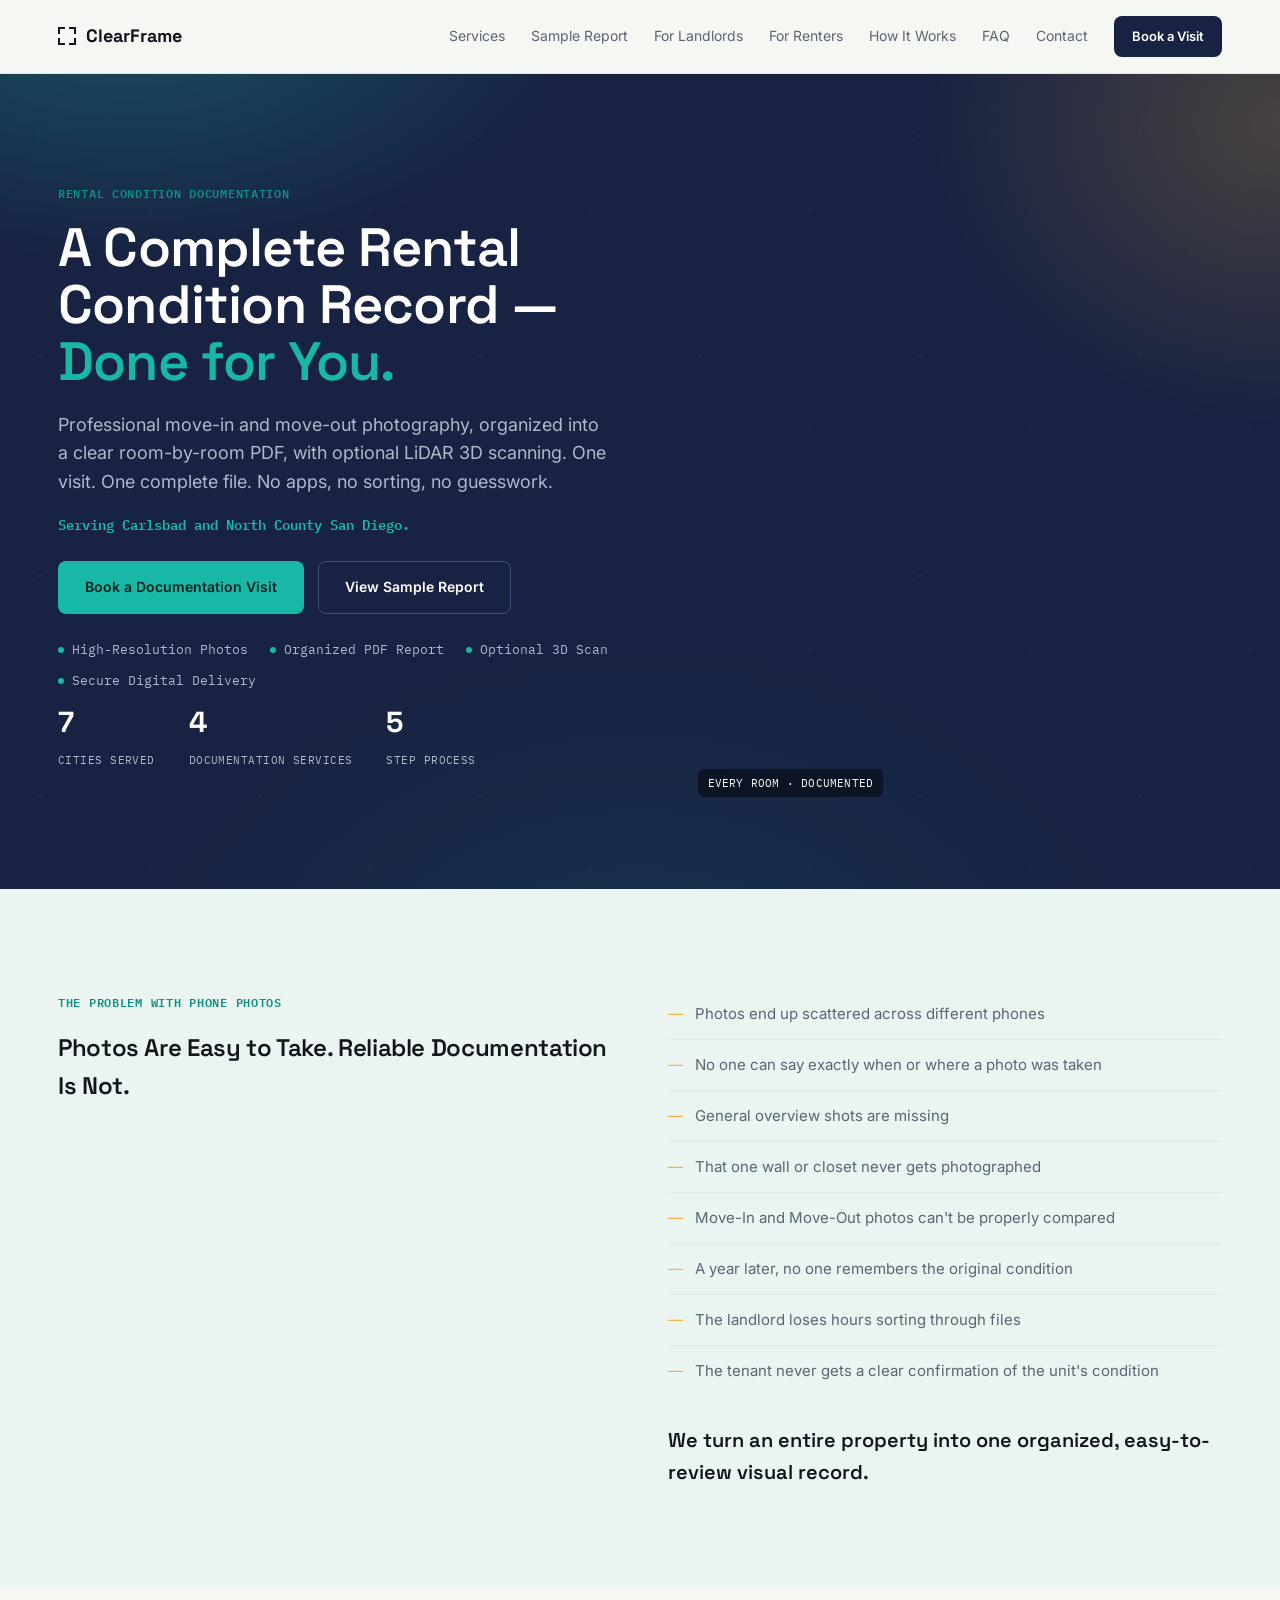
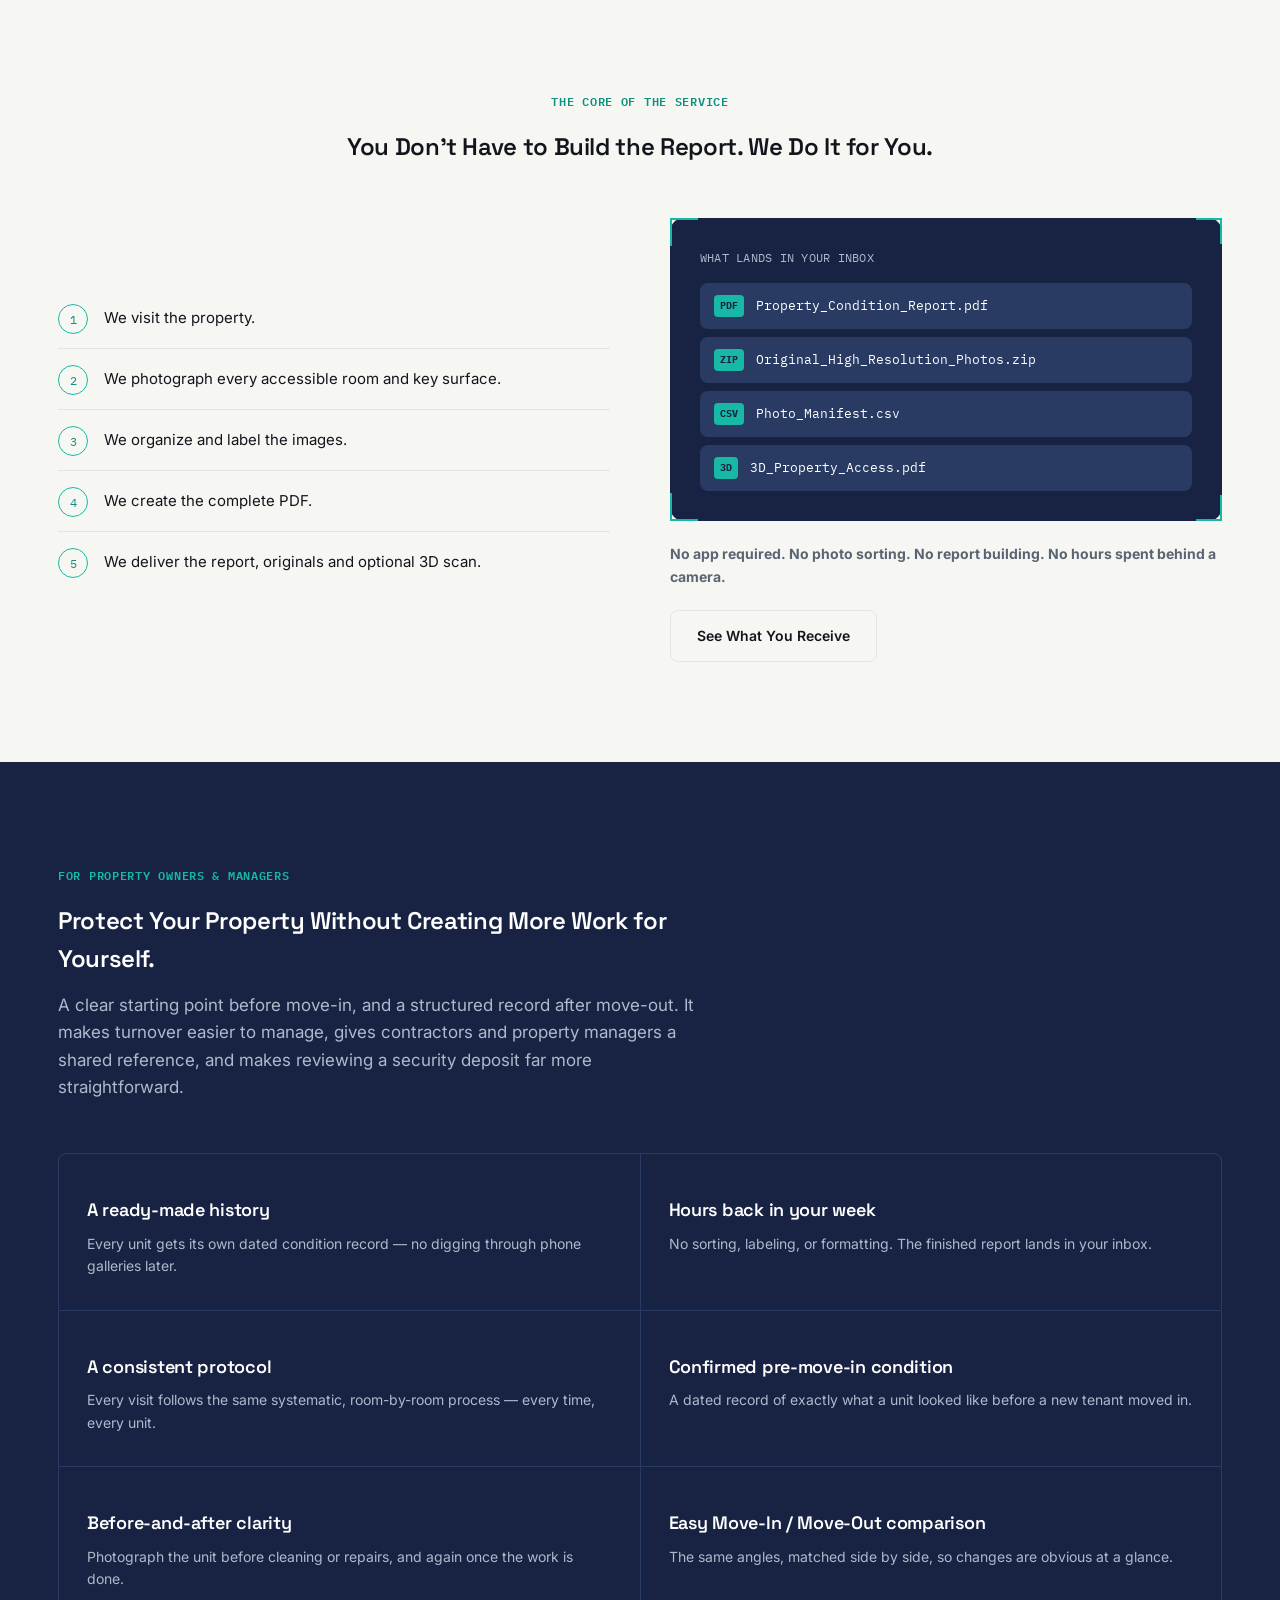
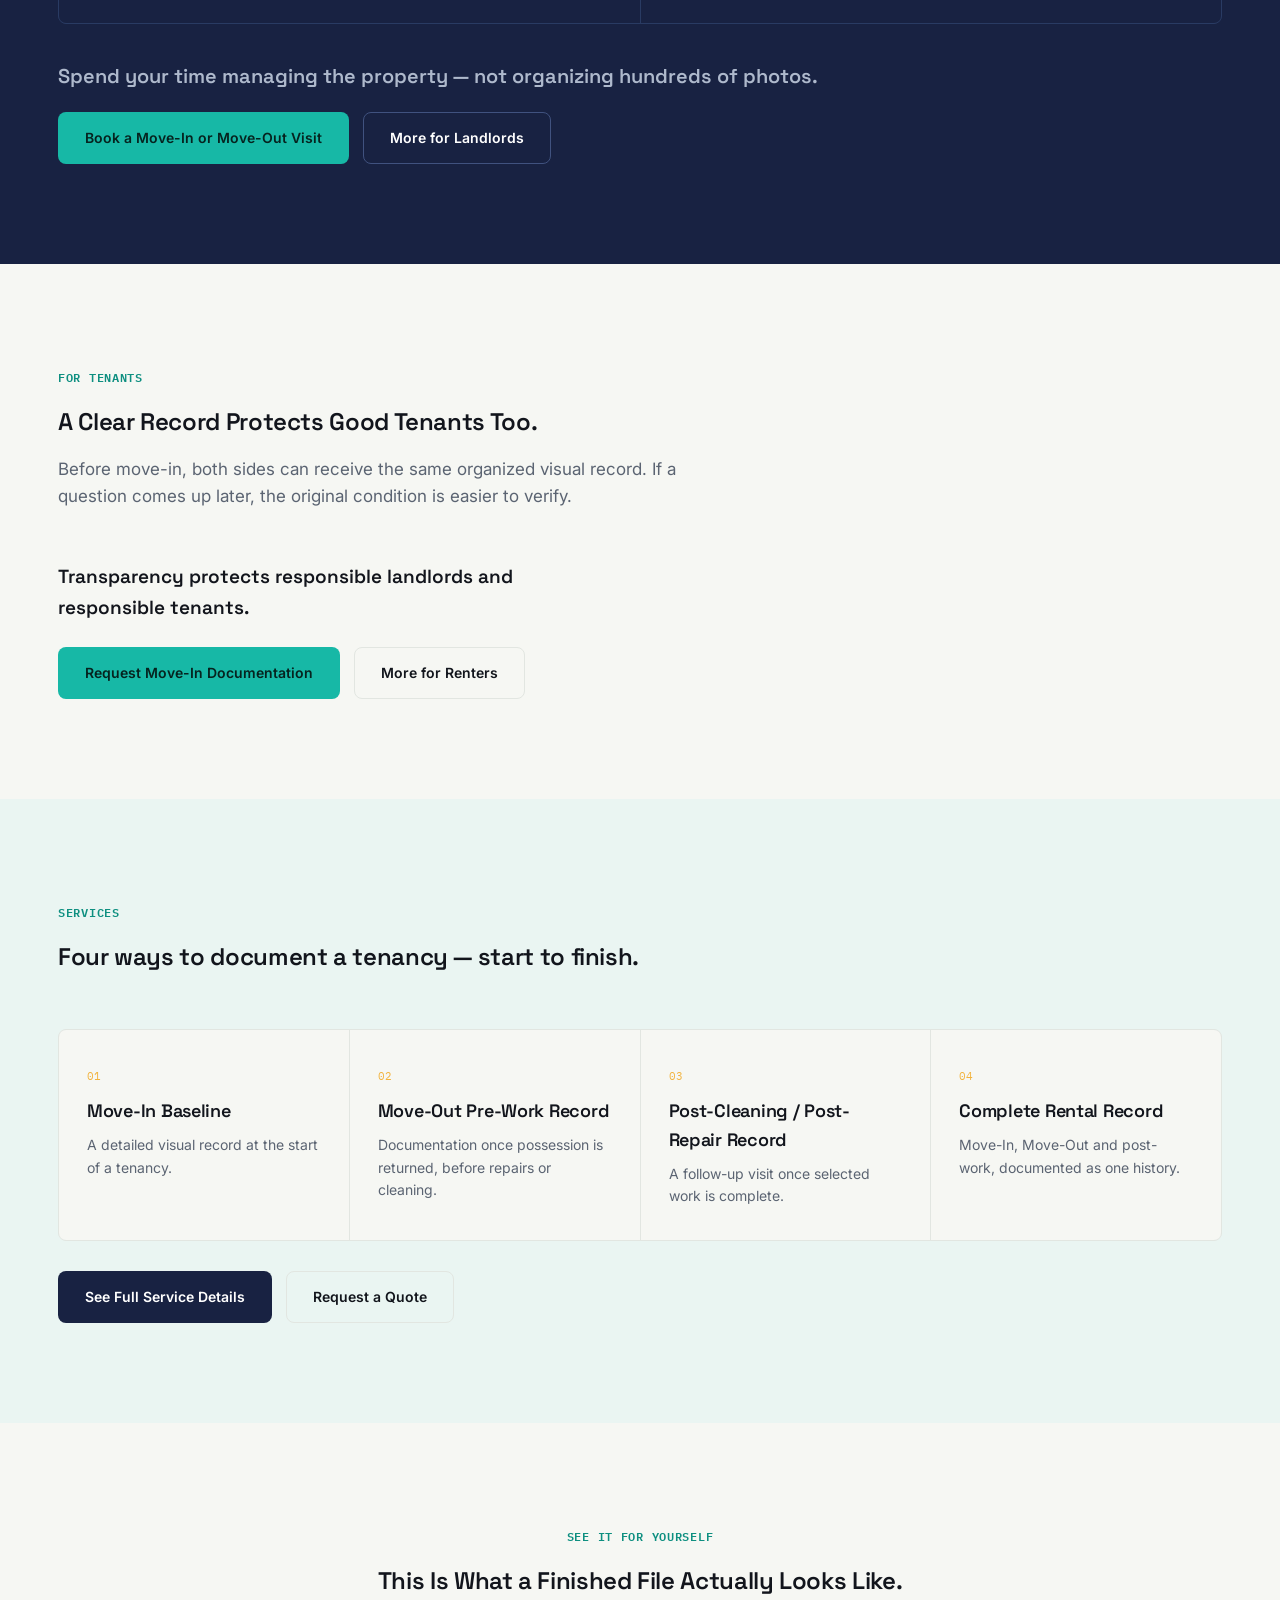
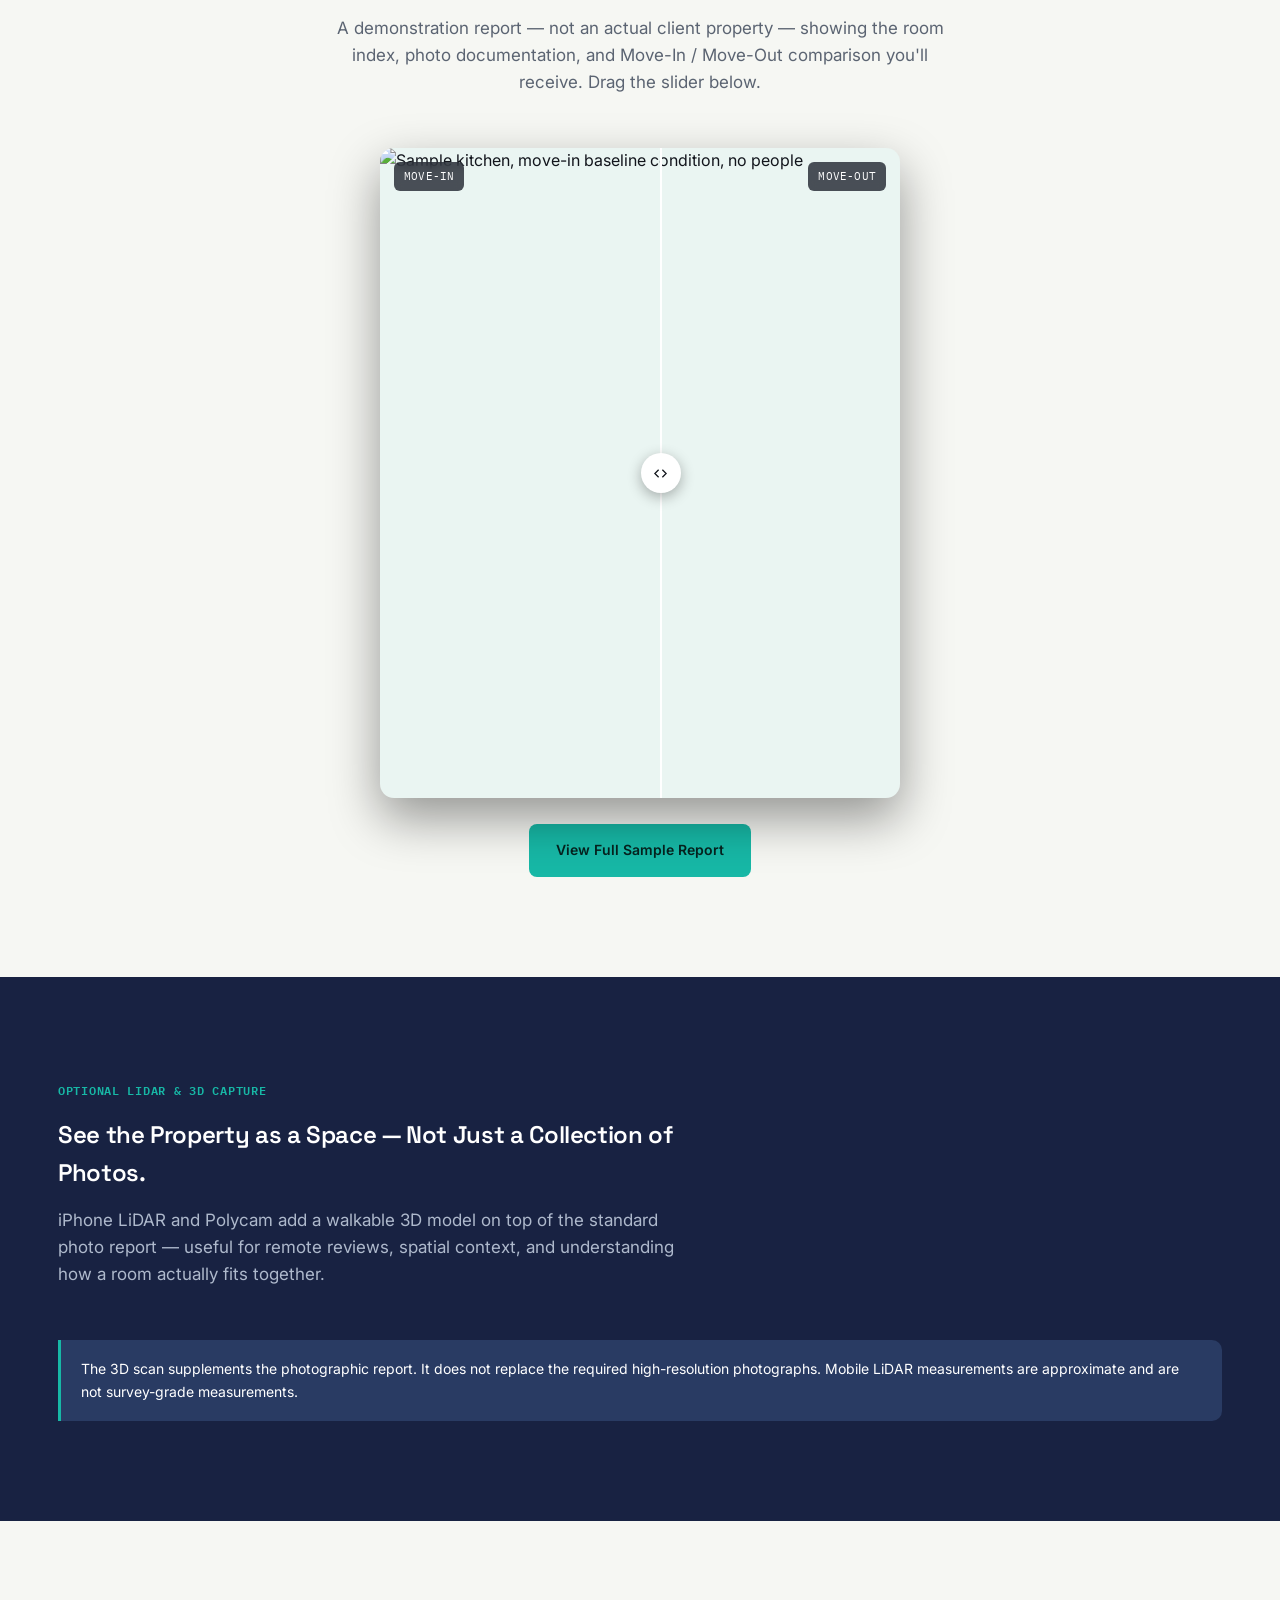
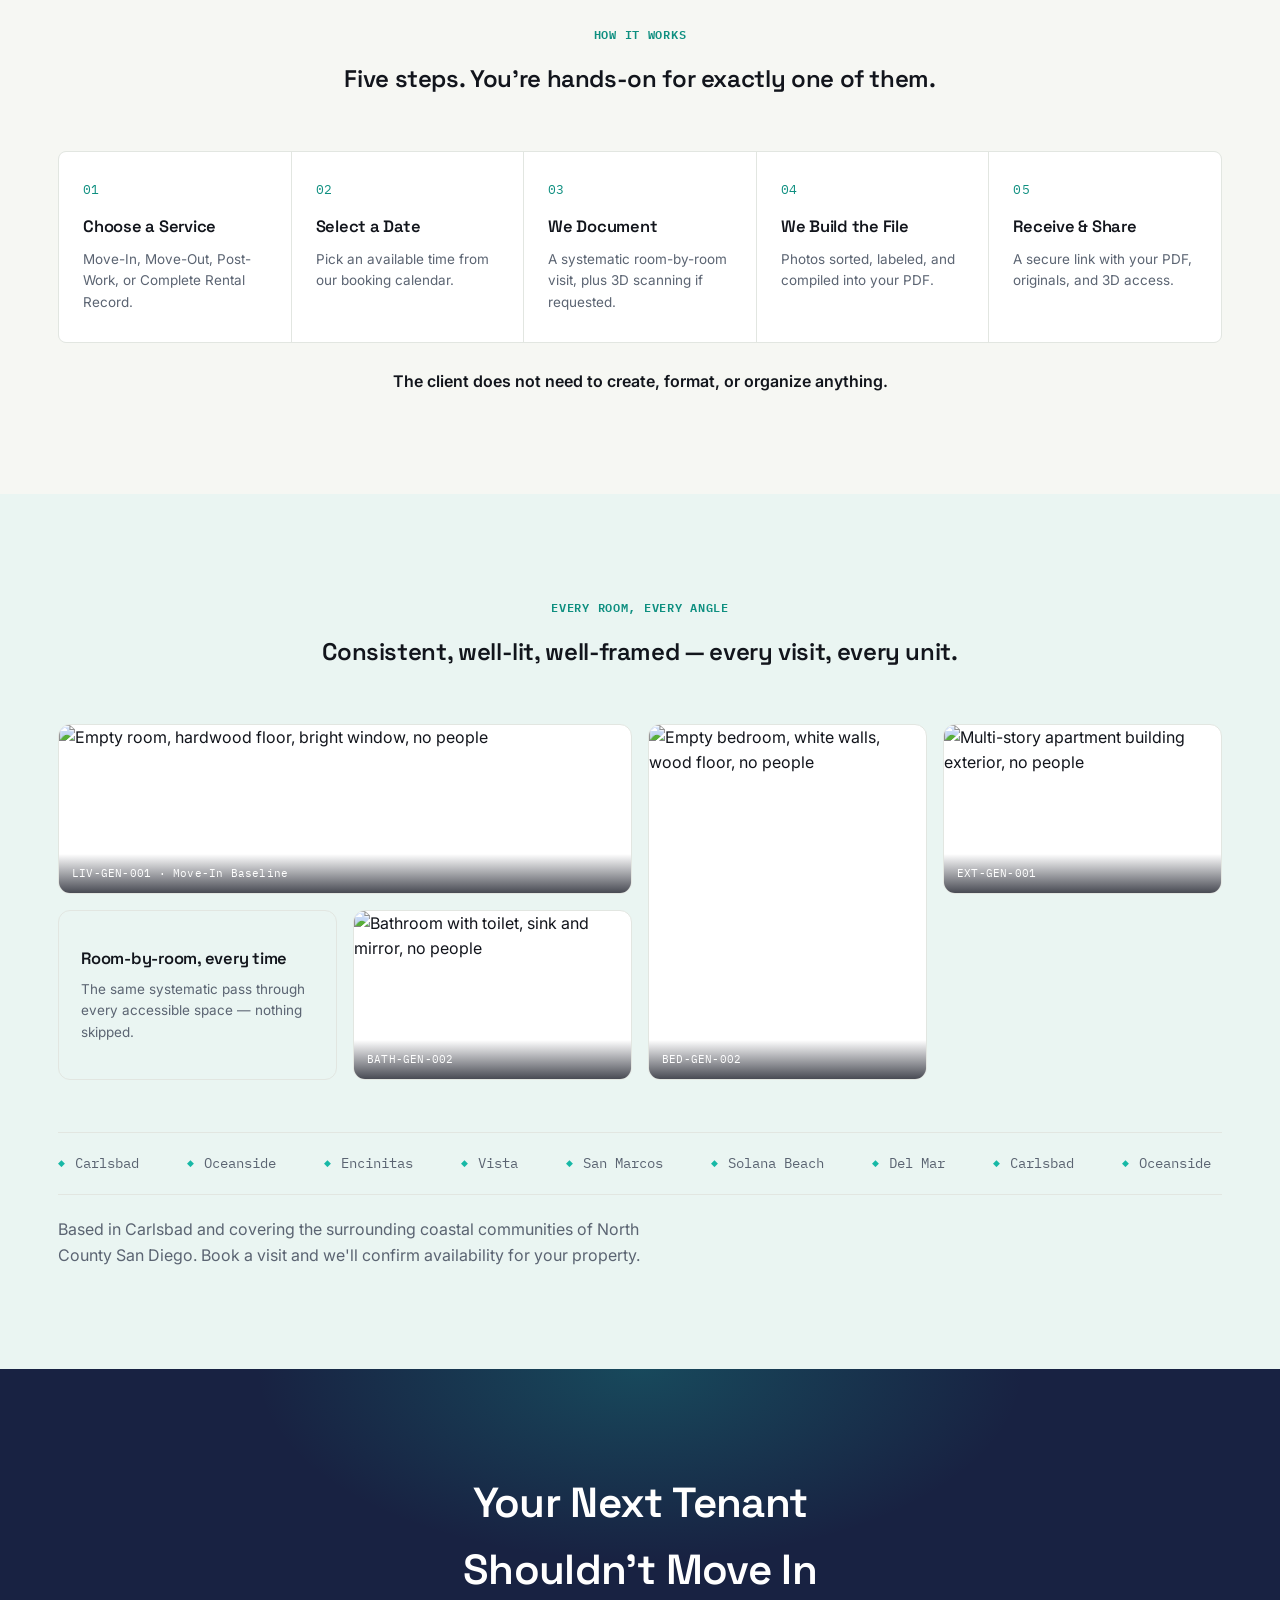
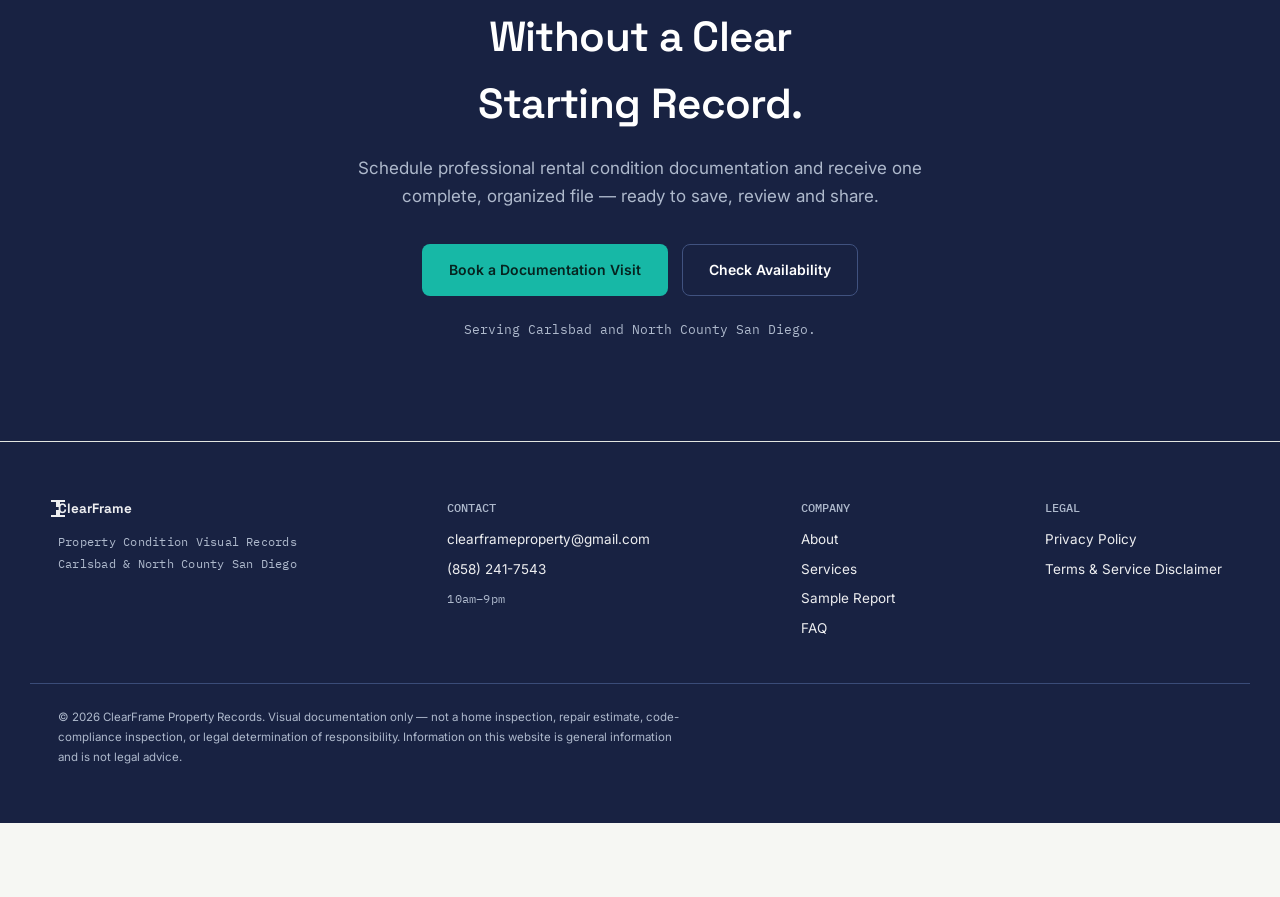
==== commit 01679953: "Full SEO pass: canonical/OG/Twitter tags, structured data, sitemap, robots.txt - Every page gets a c" ====
--- a/index.html
+++ b/index.html
@@ -5,10 +5,17 @@
 <meta name="viewport" content="width=device-width, initial-scale=1.0">
 <title>ClearFrame Property Records — A Complete Rental Condition Record, Done for You</title>
 <meta name="description" content="Professional move-in and move-out photography, organized into a clear room-by-room PDF, with optional LiDAR 3D scanning. Serving Carlsbad and North County San Diego.">
+<link rel="canonical" href="https://clearframeproperty-drozd.github.io/clearframeproperty/">
+<meta property="og:type" content="website">
+<meta property="og:site_name" content="ClearFrame Property Records">
+<meta property="og:url" content="https://clearframeproperty-drozd.github.io/clearframeproperty/">
 <meta property="og:title" content="ClearFrame Property Records — A Complete Rental Condition Record, Done for You">
-<meta property="og:description" content="One visit. One complete file. No apps, no sorting, no guesswork. Serving Carlsbad and North County San Diego.">
-<meta property="og:type" content="website">
-<meta property="og:image" content="og-image.jpg">
+<meta property="og:description" content="Professional move-in and move-out photography, organized into a clear room-by-room PDF, with optional LiDAR 3D scanning. Serving Carlsbad and North County San Diego.">
+<meta property="og:image" content="https://clearframeproperty-drozd.github.io/clearframeproperty/og-image.jpg">
+<meta name="twitter:card" content="summary_large_image">
+<meta name="twitter:title" content="ClearFrame Property Records — A Complete Rental Condition Record, Done for You">
+<meta name="twitter:description" content="Professional move-in and move-out photography, organized into a clear room-by-room PDF, with optional LiDAR 3D scanning. Serving Carlsbad and North County San Diego.">
+<meta name="twitter:image" content="https://clearframeproperty-drozd.github.io/clearframeproperty/og-image.jpg">
 <link rel="icon" href="favicon.svg" type="image/svg+xml">
 <link rel="preconnect" href="https://fonts.googleapis.com">
 <link rel="preconnect" href="https://fonts.gstatic.com" crossorigin>
@@ -18,10 +25,15 @@
 {
   "@context": "https://schema.org",
   "@type": "LocalBusiness",
+  "@id": "https://clearframeproperty-drozd.github.io/clearframeproperty/#business",
   "name": "ClearFrame Property Records",
   "description": "Professional rental property condition documentation — move-in and move-out photography, organized PDF reports, and optional LiDAR 3D scanning.",
+  "url": "https://clearframeproperty-drozd.github.io/clearframeproperty/",
+  "image": "https://clearframeproperty-drozd.github.io/clearframeproperty/og-image.jpg",
+  "telephone": "+18582417543",
+  "email": "clearframeproperty@gmail.com",
   "areaServed": ["Carlsbad, CA","Oceanside, CA","Encinitas, CA","Vista, CA","San Marcos, CA","Solana Beach, CA","Del Mar, CA"],
-  "priceRange": "$$"
+  "priceRange": "$150-$250"
 }
 </script>
 </head>
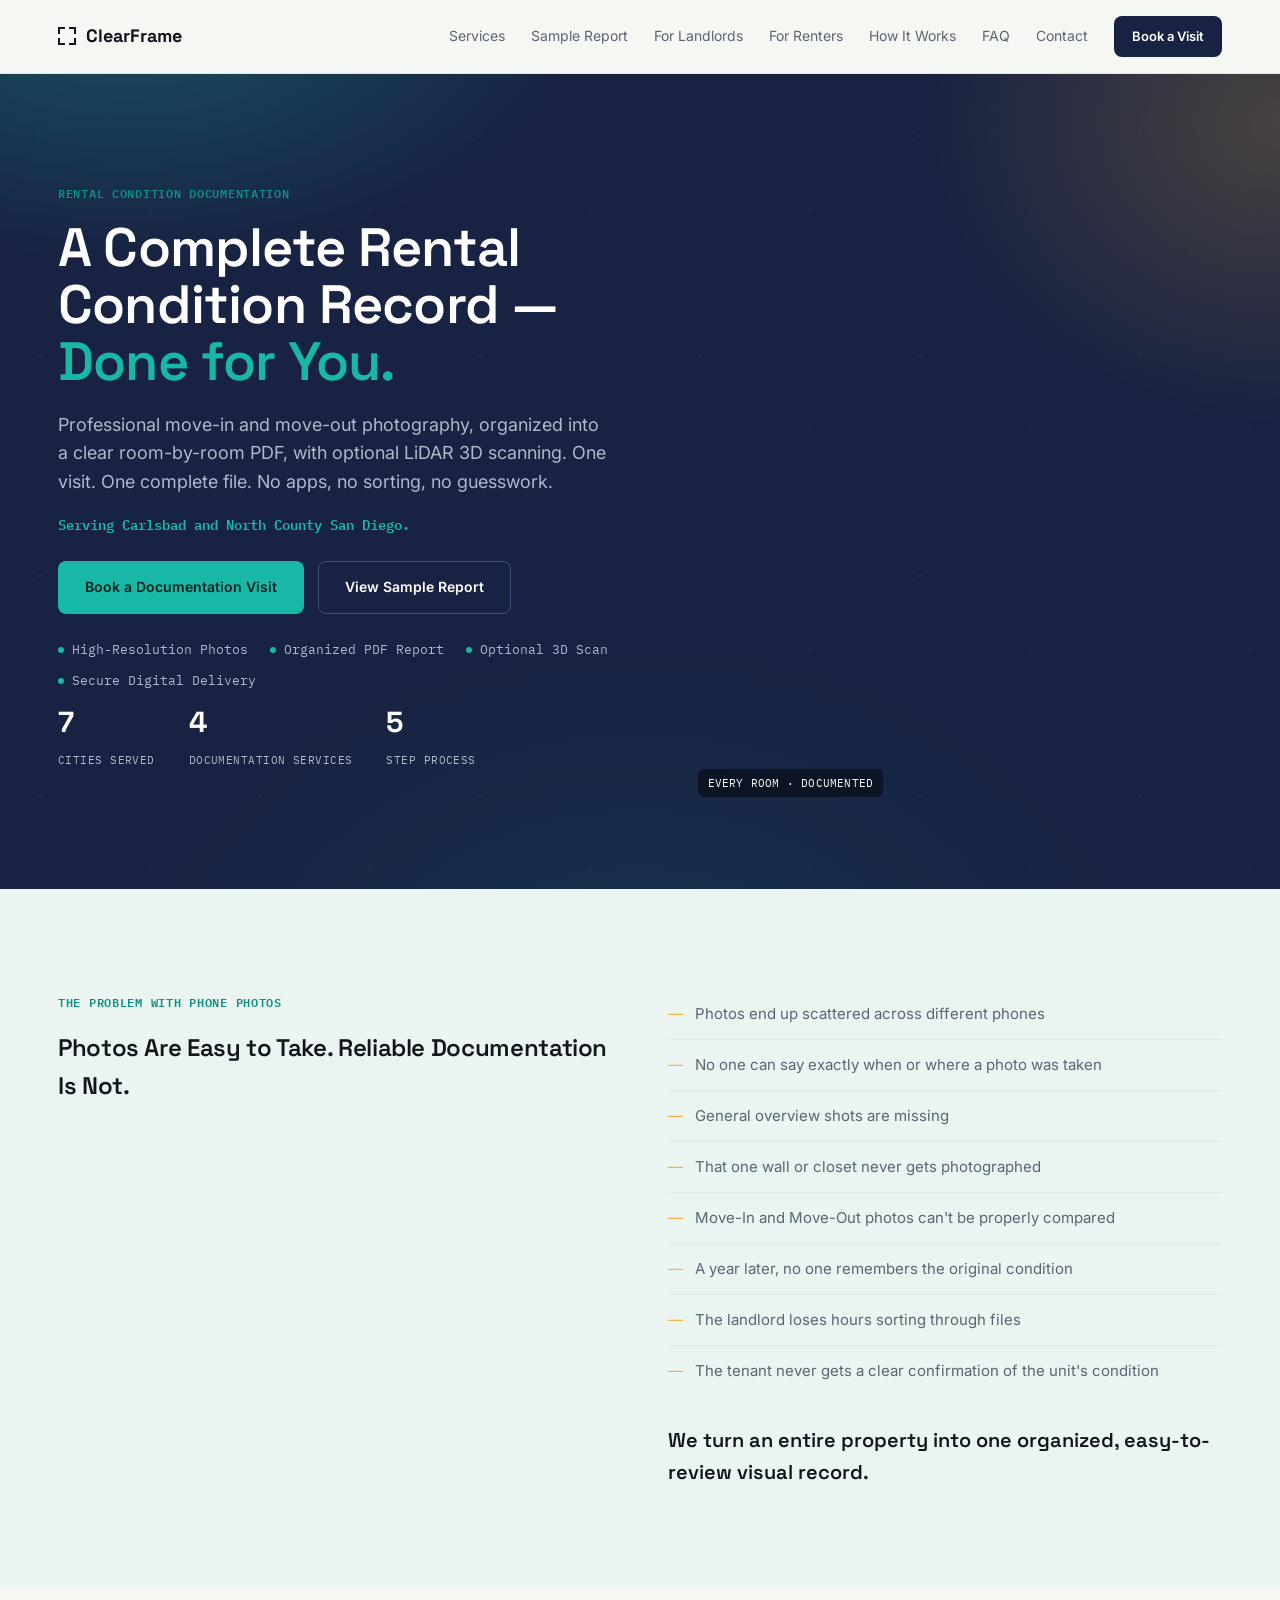
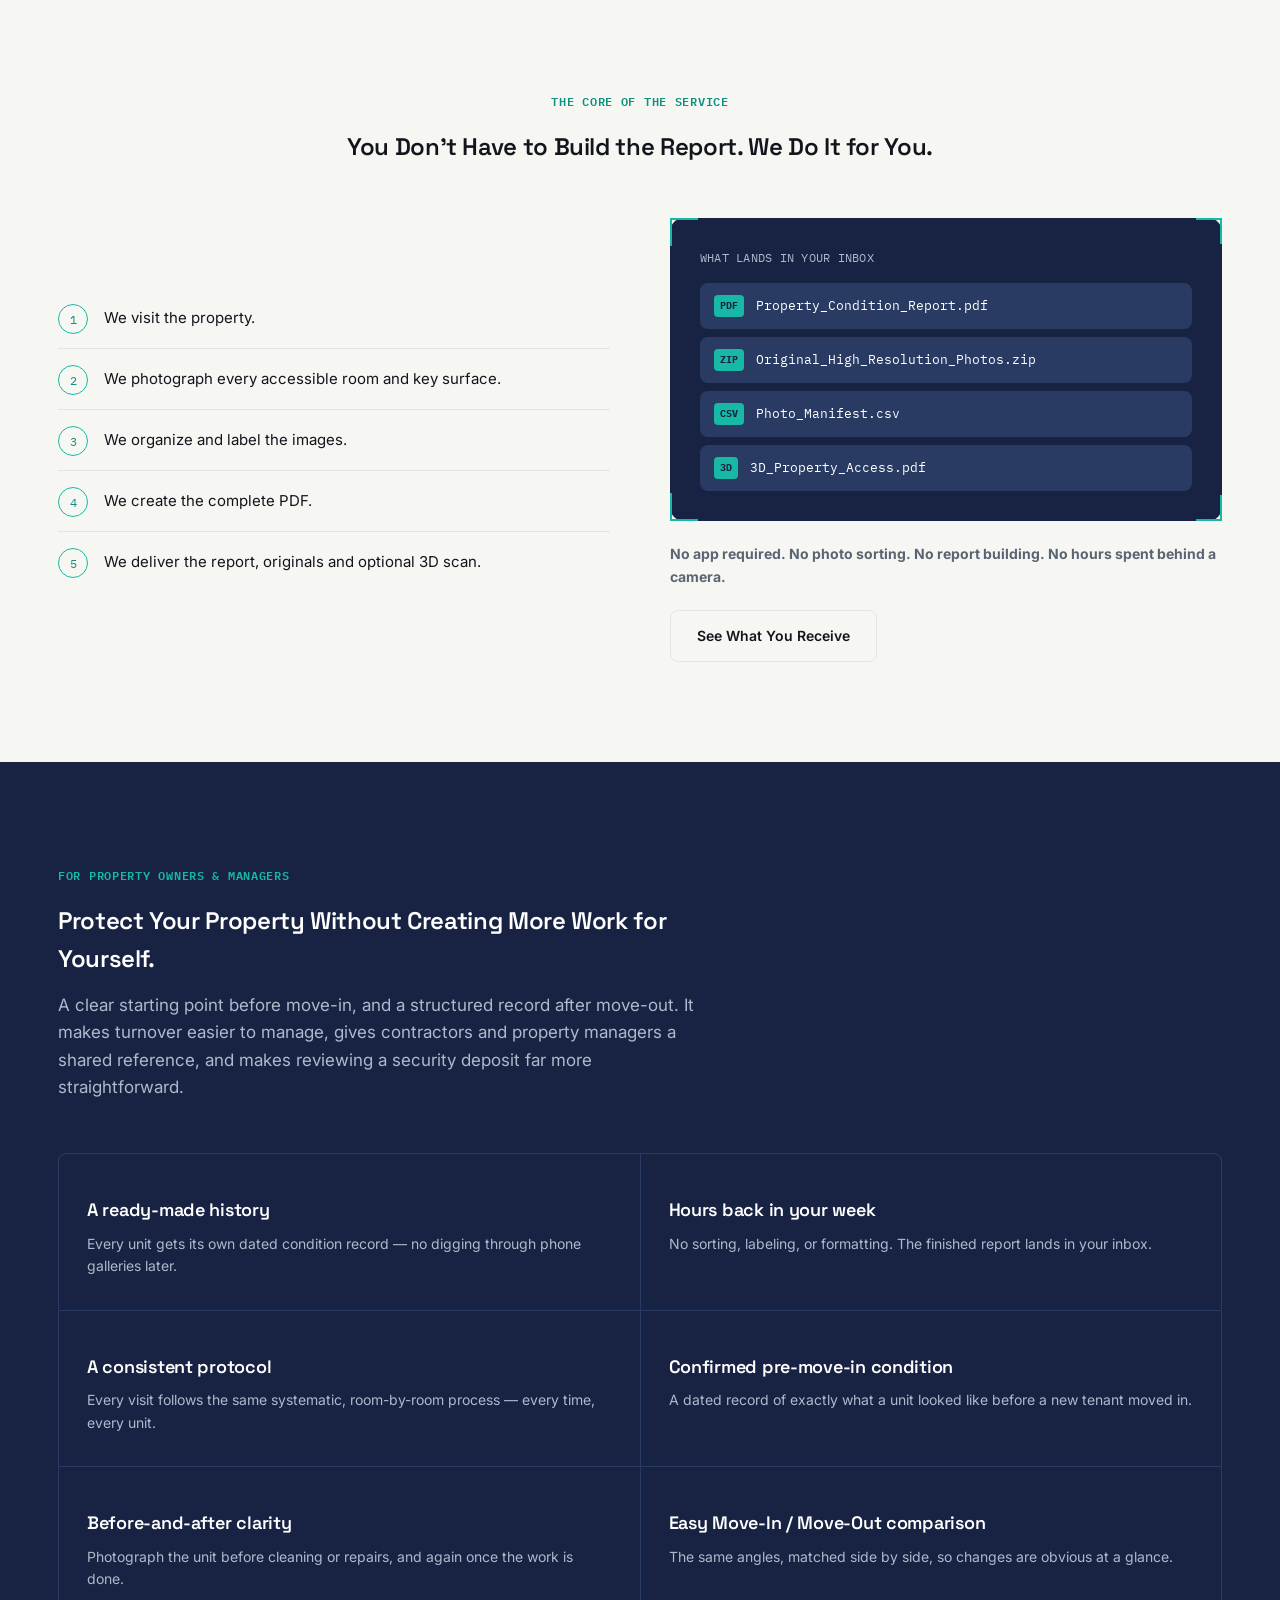
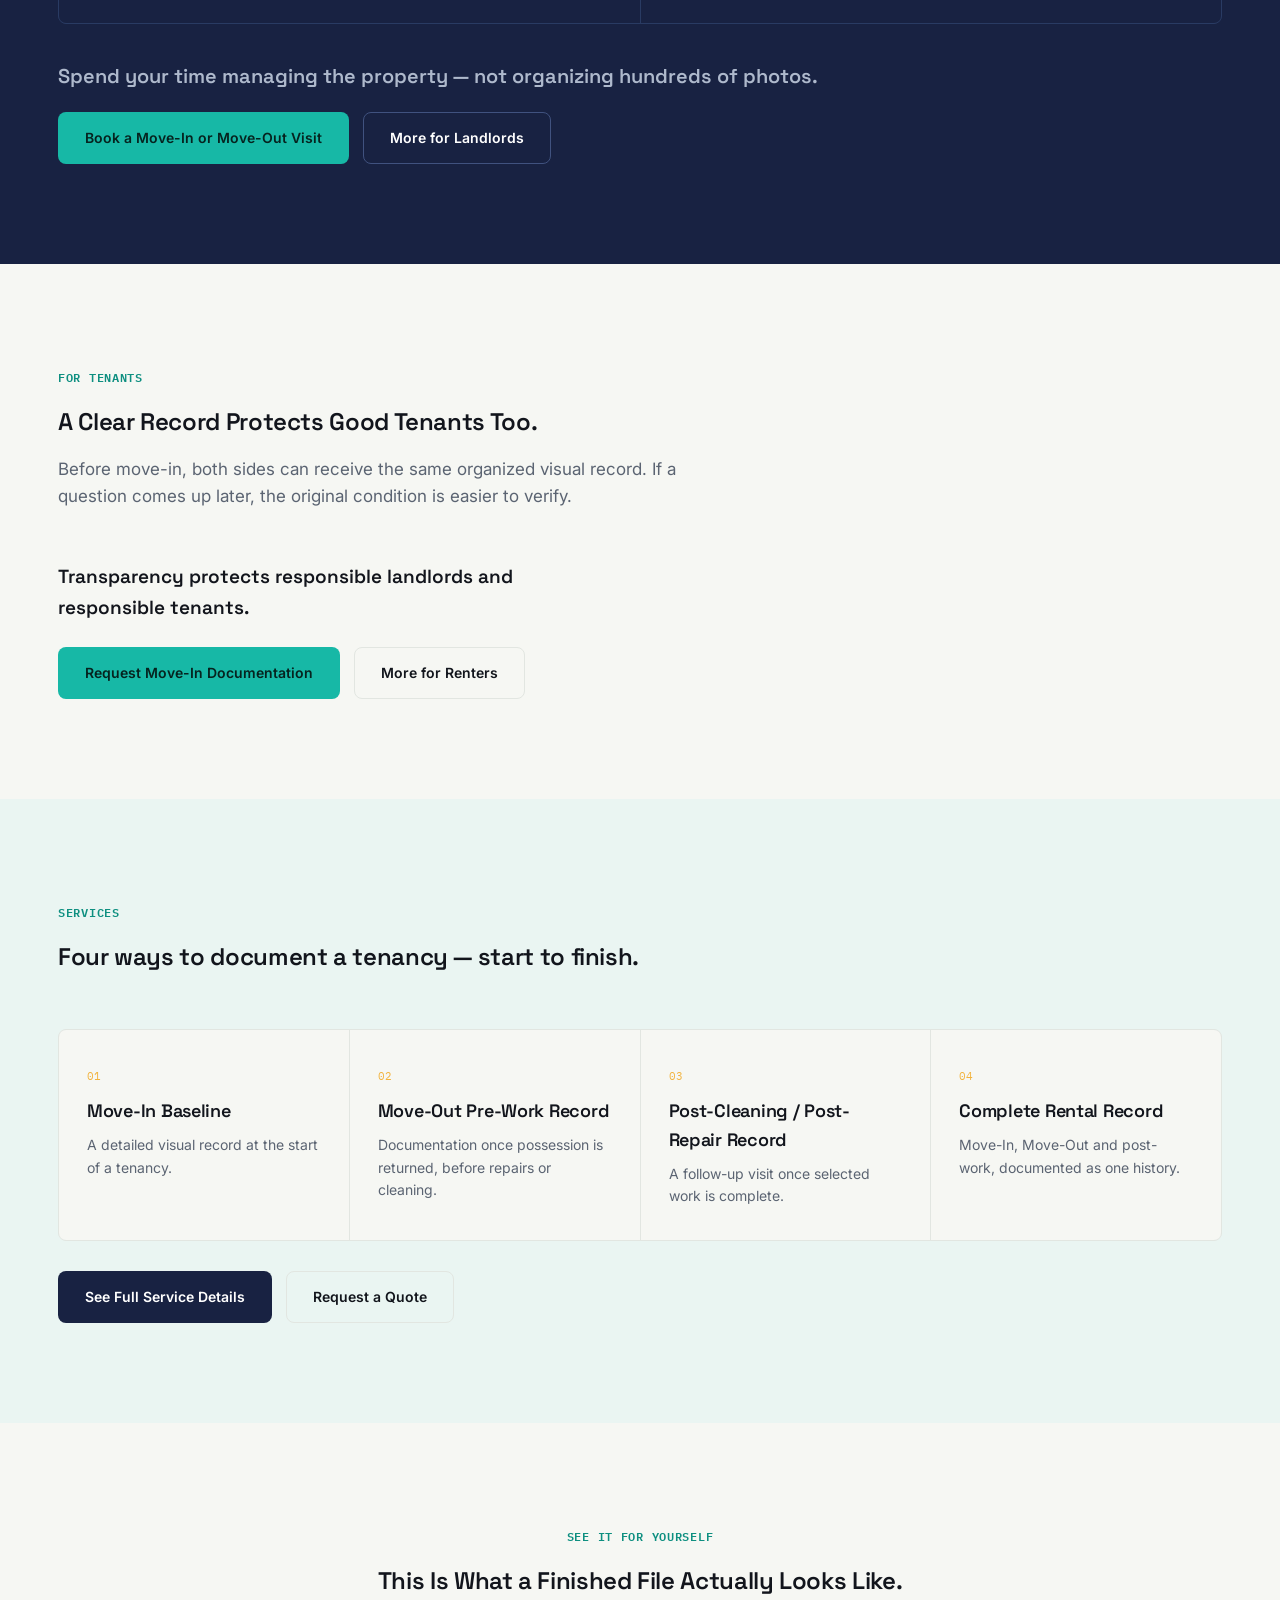
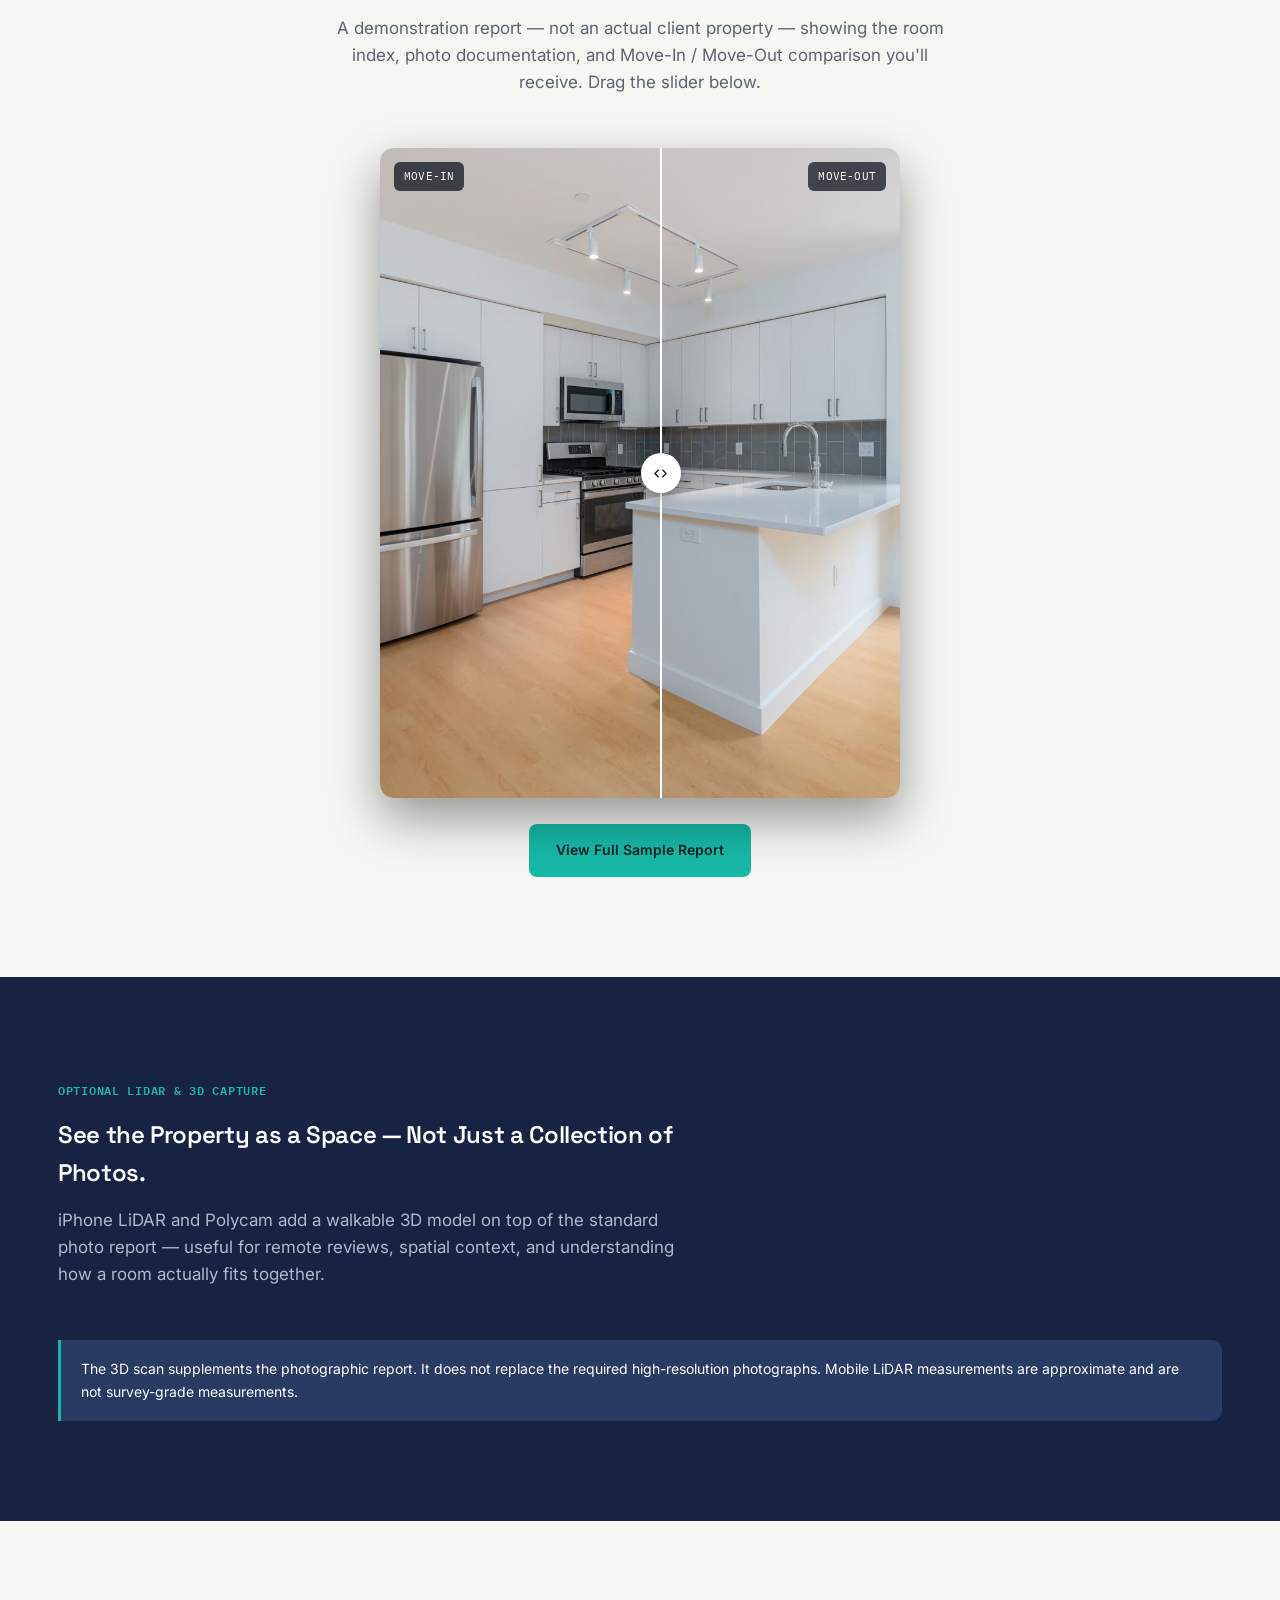
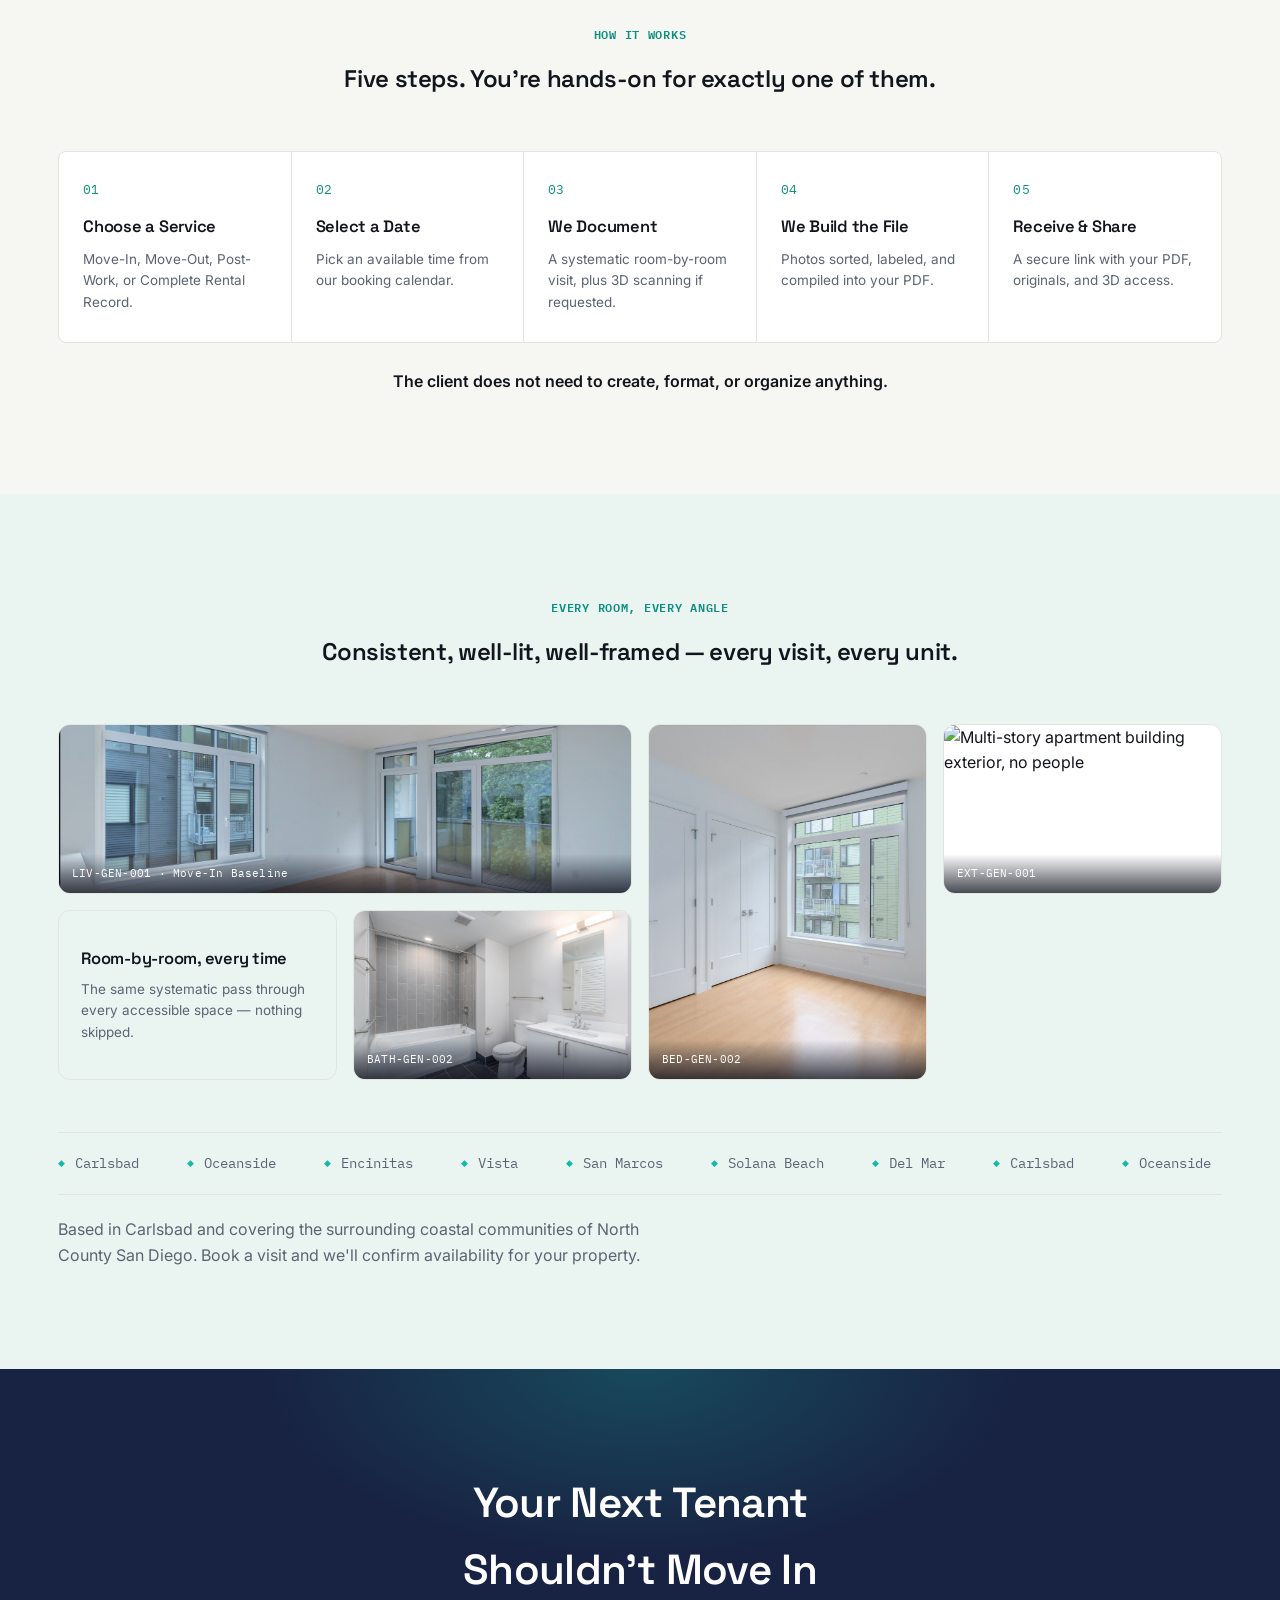
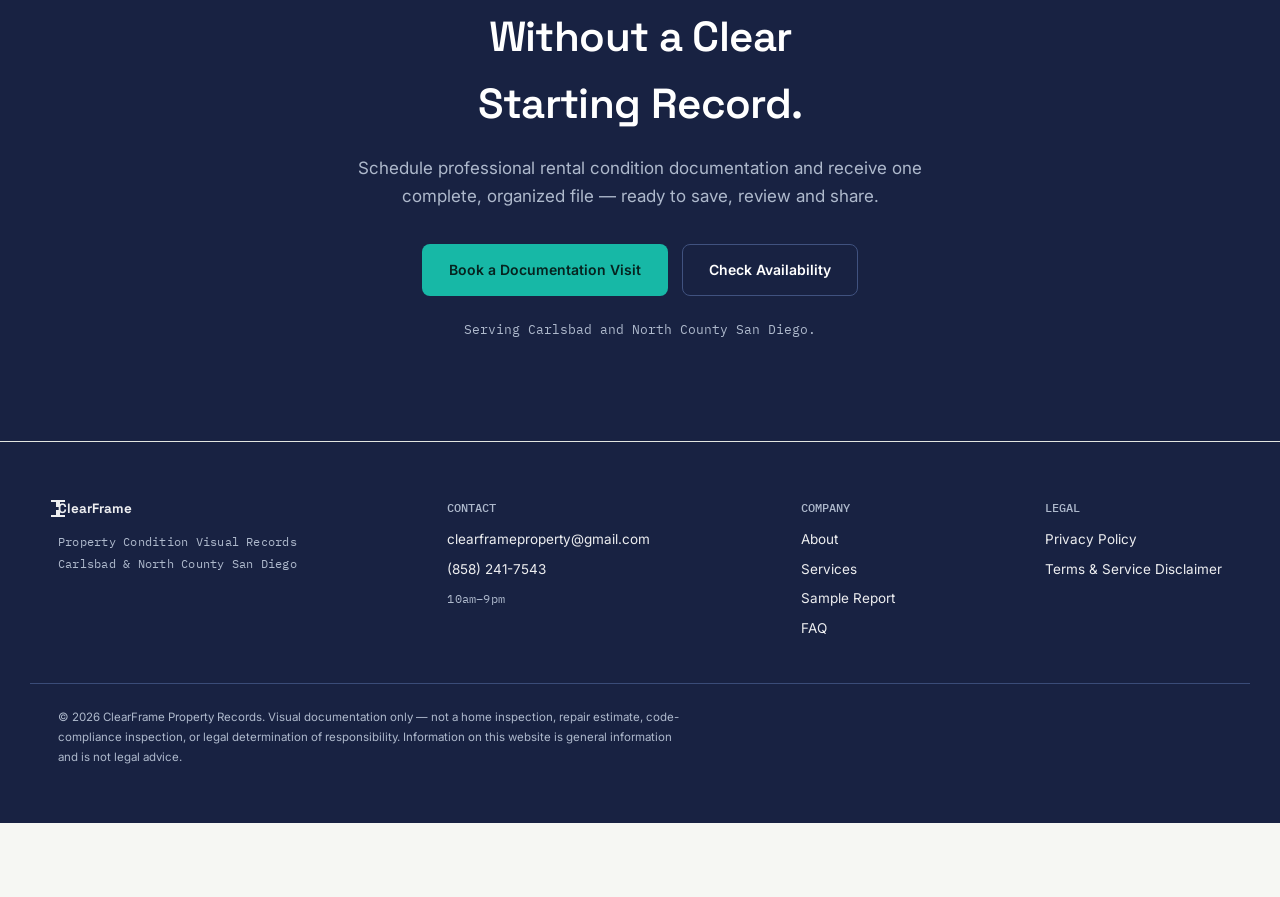
==== commit d1c78671: "Replace stock photography with real apartment photos across the site Swaps the Unsplash placeholders" ====
--- a/index.html
+++ b/index.html
@@ -83,9 +83,9 @@
         </div>
       </div>
       <div class="deck">
-        <img src="https://images.unsplash.com/photo-1762811003338-aef30274513b?q=80&auto=format&fit=crop&w=1000" alt="Modern white kitchen and living area with large windows, no people">
-        <img src="https://images.unsplash.com/photo-1786455587877-d8aa522fa799?q=80&auto=format&fit=crop&w=1000" alt="Empty bedroom, white walls, tiled floor, wardrobe, no people">
-        <img src="https://images.unsplash.com/photo-1692133226851-49a186f96dc6?q=80&auto=format&fit=crop&w=1000" alt="Bathroom with sink, toilet and shower, no people">
+        <img src="photos/livingroom-972.jpg" alt="Furnished living room with open kitchen and large windows, no people">
+        <img src="photos/primarybedroom-972.jpg" alt="Furnished primary bedroom with upholstered headboard, no people">
+        <img src="photos/primarybathroom-1238.jpg" alt="Bathroom with glass walk-in shower and tile surround, no people">
         <img src="https://images.unsplash.com/photo-1776702879021-7875264157bf?q=80&auto=format&fit=crop&w=1000" alt="Apartment building exterior with balconies and awnings, no people">
         <div class="deck-tag mono">EVERY ROOM · DOCUMENTED</div>
       </div>
@@ -218,9 +218,9 @@
       </div>
       <div class="reveal" style="max-width:520px; margin:0 auto;">
         <div class="compare">
-          <img class="before-layer" src="https://images.unsplash.com/photo-1692133186528-c1c42edd5a5c?q=80&auto=format&fit=crop&w=900" alt="Sample kitchen, move-in baseline condition, no people">
+          <img class="before-layer" src="photos/kitchen-1238.jpg" alt="Sample kitchen, move-in baseline condition, no people">
           <div class="after-layer">
-            <img src="https://images.unsplash.com/photo-1502005097973-6a7082348e28?q=80&auto=format&fit=crop&w=900" alt="Same sample kitchen, move-out condition, no people">
+            <img src="photos/kitchen-primary.jpg" alt="Same sample kitchen, move-out condition, no people">
           </div>
           <div class="handle" style="left:54%"><div class="bar"></div><div class="knob"><svg viewBox="0 0 24 24" fill="none" stroke="#12151C" stroke-width="2"><path d="M9 6l-6 6 6 6M15 6l6 6-6 6"/></svg></div></div>
           <span class="compare-tag left mono">MOVE-IN</span>
@@ -274,11 +274,11 @@
         <h2>Consistent, well-lit, well-framed — every visit, every unit.</h2>
       </div>
       <div class="bento reveal">
-        <div class="card wide"><img src="https://plus.unsplash.com/premium_photo-1680300960740-92fa60b8cffe?q=80&auto=format&fit=crop&w=900" alt="Empty room, hardwood floor, bright window, no people"><div class="lbl mono">LIV-GEN-001 · Move-In Baseline</div></div>
-        <div class="card tall"><img src="https://images.unsplash.com/photo-1692133220749-1c55bb918ad8?q=80&auto=format&fit=crop&w=700" alt="Empty bedroom, white walls, wood floor, no people"><div class="lbl mono">BED-GEN-002</div></div>
+        <div class="card wide"><img src="photos/livingroom-1238.jpg" alt="Empty living room, hardwood floor, large windows and balcony doors, no people"><div class="lbl mono">LIV-GEN-001 · Move-In Baseline</div></div>
+        <div class="card tall"><img src="photos/bedroom-576.jpg" alt="Empty bedroom, white walls, wood floor, closets, no people"><div class="lbl mono">BED-GEN-002</div></div>
         <div class="card"><img src="https://images.unsplash.com/photo-1786818931151-3c6c3f718456?q=80&auto=format&fit=crop&w=600" alt="Multi-story apartment building exterior, no people"><div class="lbl mono">EXT-GEN-001</div></div>
         <div class="card text"><h4>Room-by-room, every time</h4><p>The same systematic pass through every accessible space — nothing skipped.</p></div>
-        <div class="card"><img src="https://plus.unsplash.com/premium_photo-1674480166034-c69619eefdbf?q=80&auto=format&fit=crop&w=600" alt="Bathroom with toilet, sink and mirror, no people"><div class="lbl mono">BATH-GEN-002</div></div>
+        <div class="card"><img src="photos/bathroom-733.jpg" alt="Bathroom with tub, shower, and tile surround, no people"><div class="lbl mono">BATH-GEN-002</div></div>
       </div>
       <div class="marquee-wrap reveal" style="margin-top:52px;">
         <div class="marquee">
